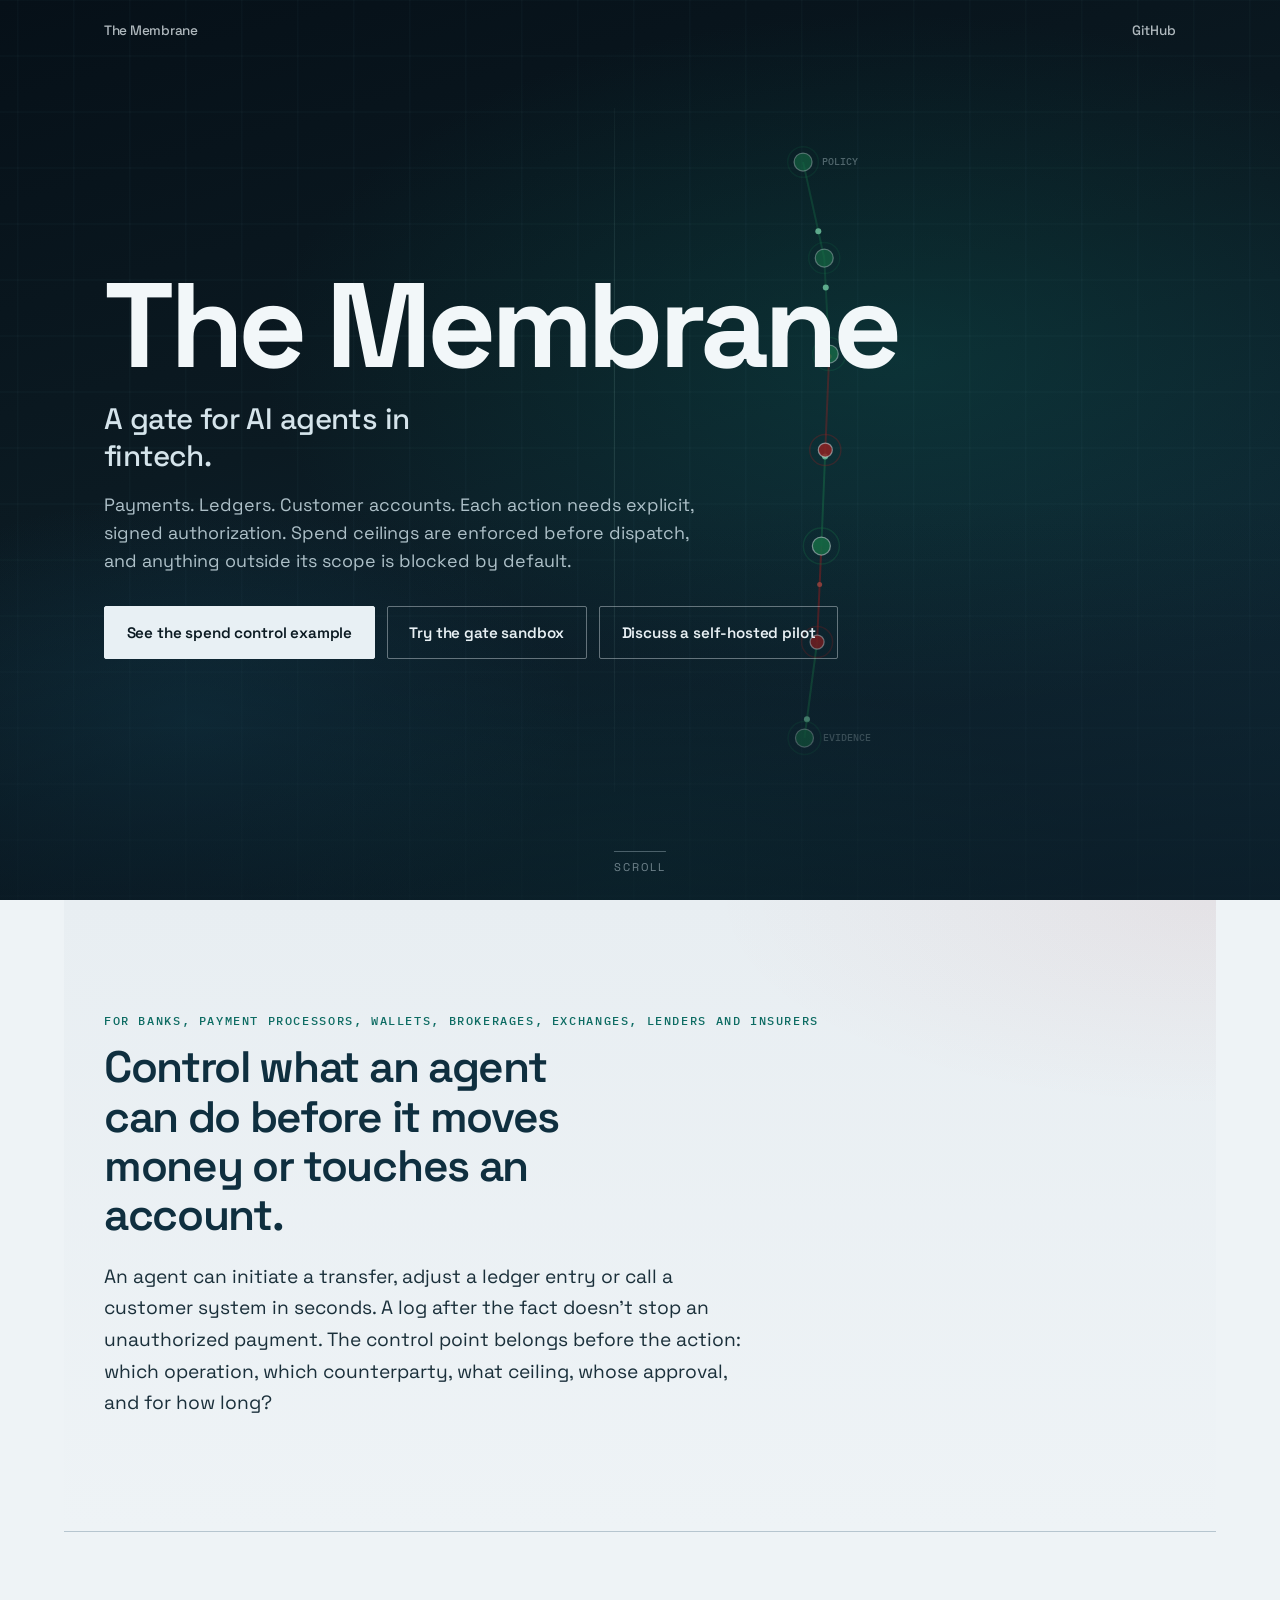
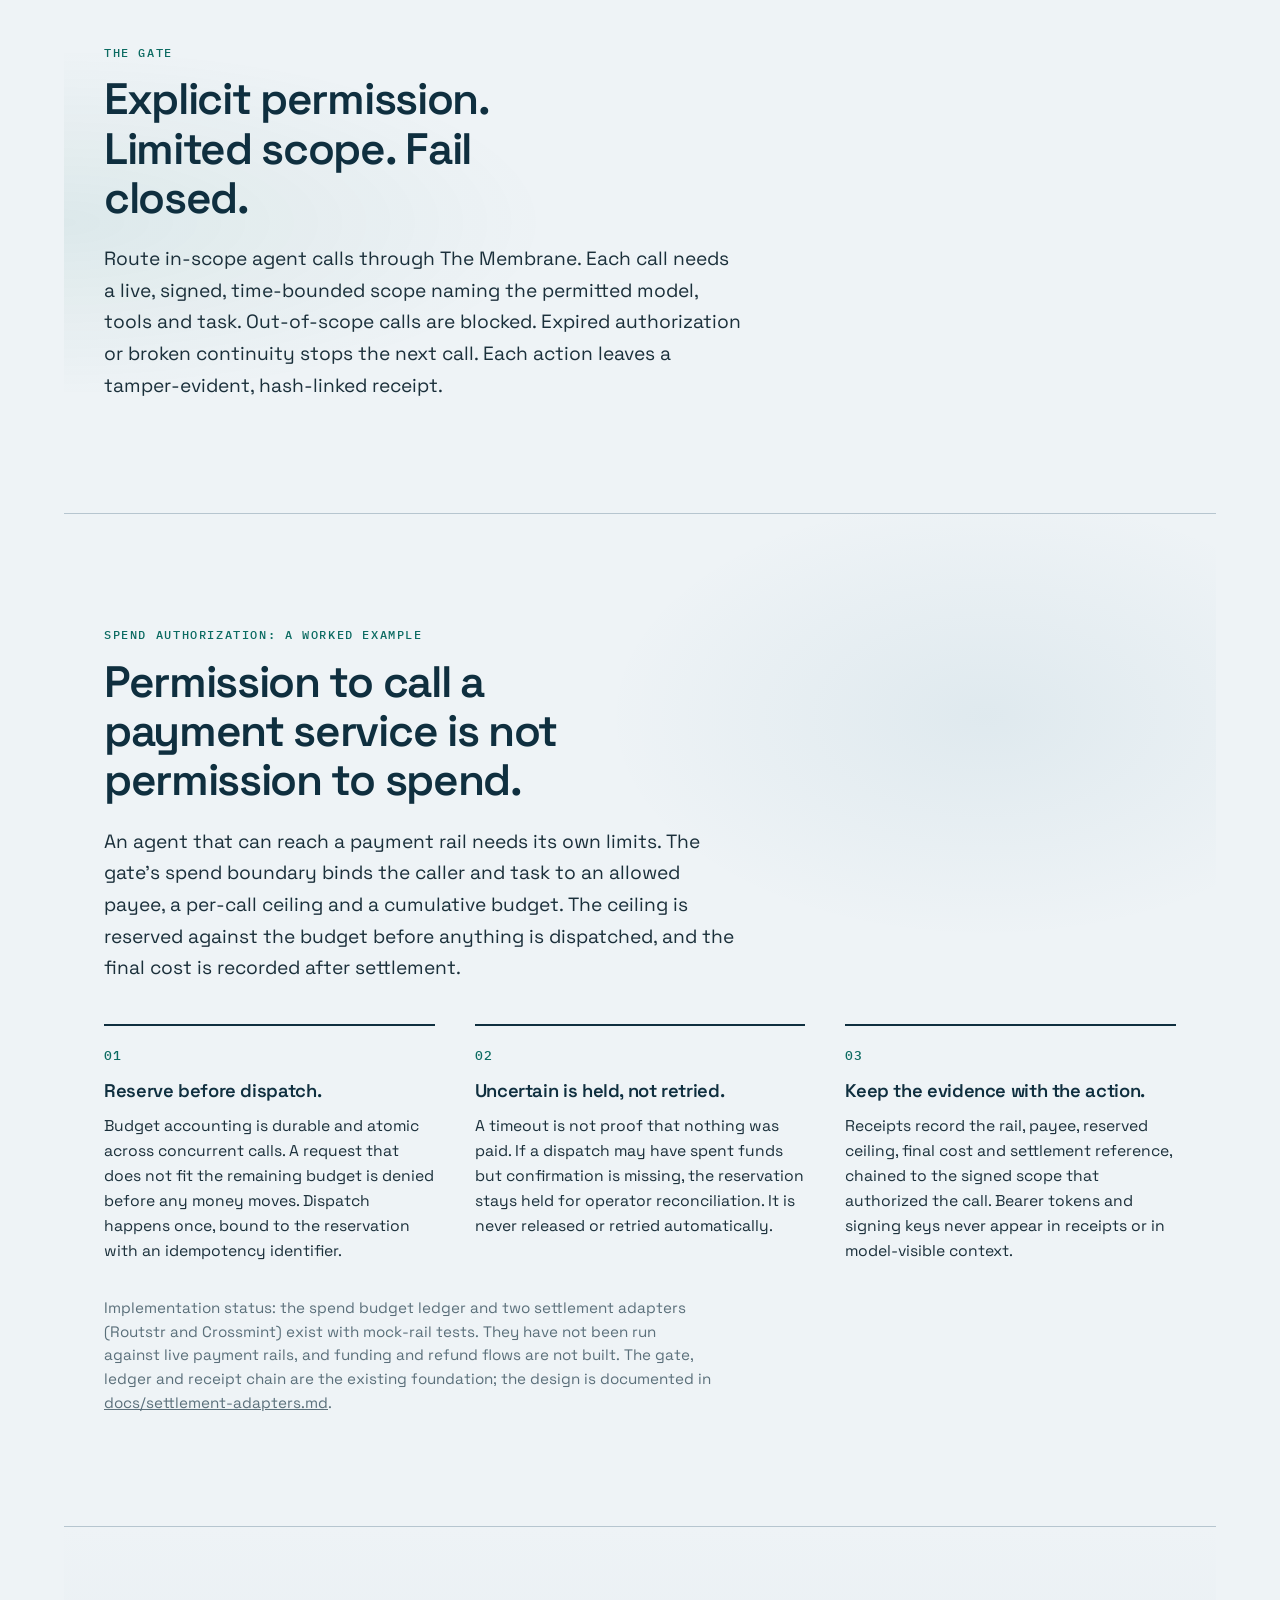
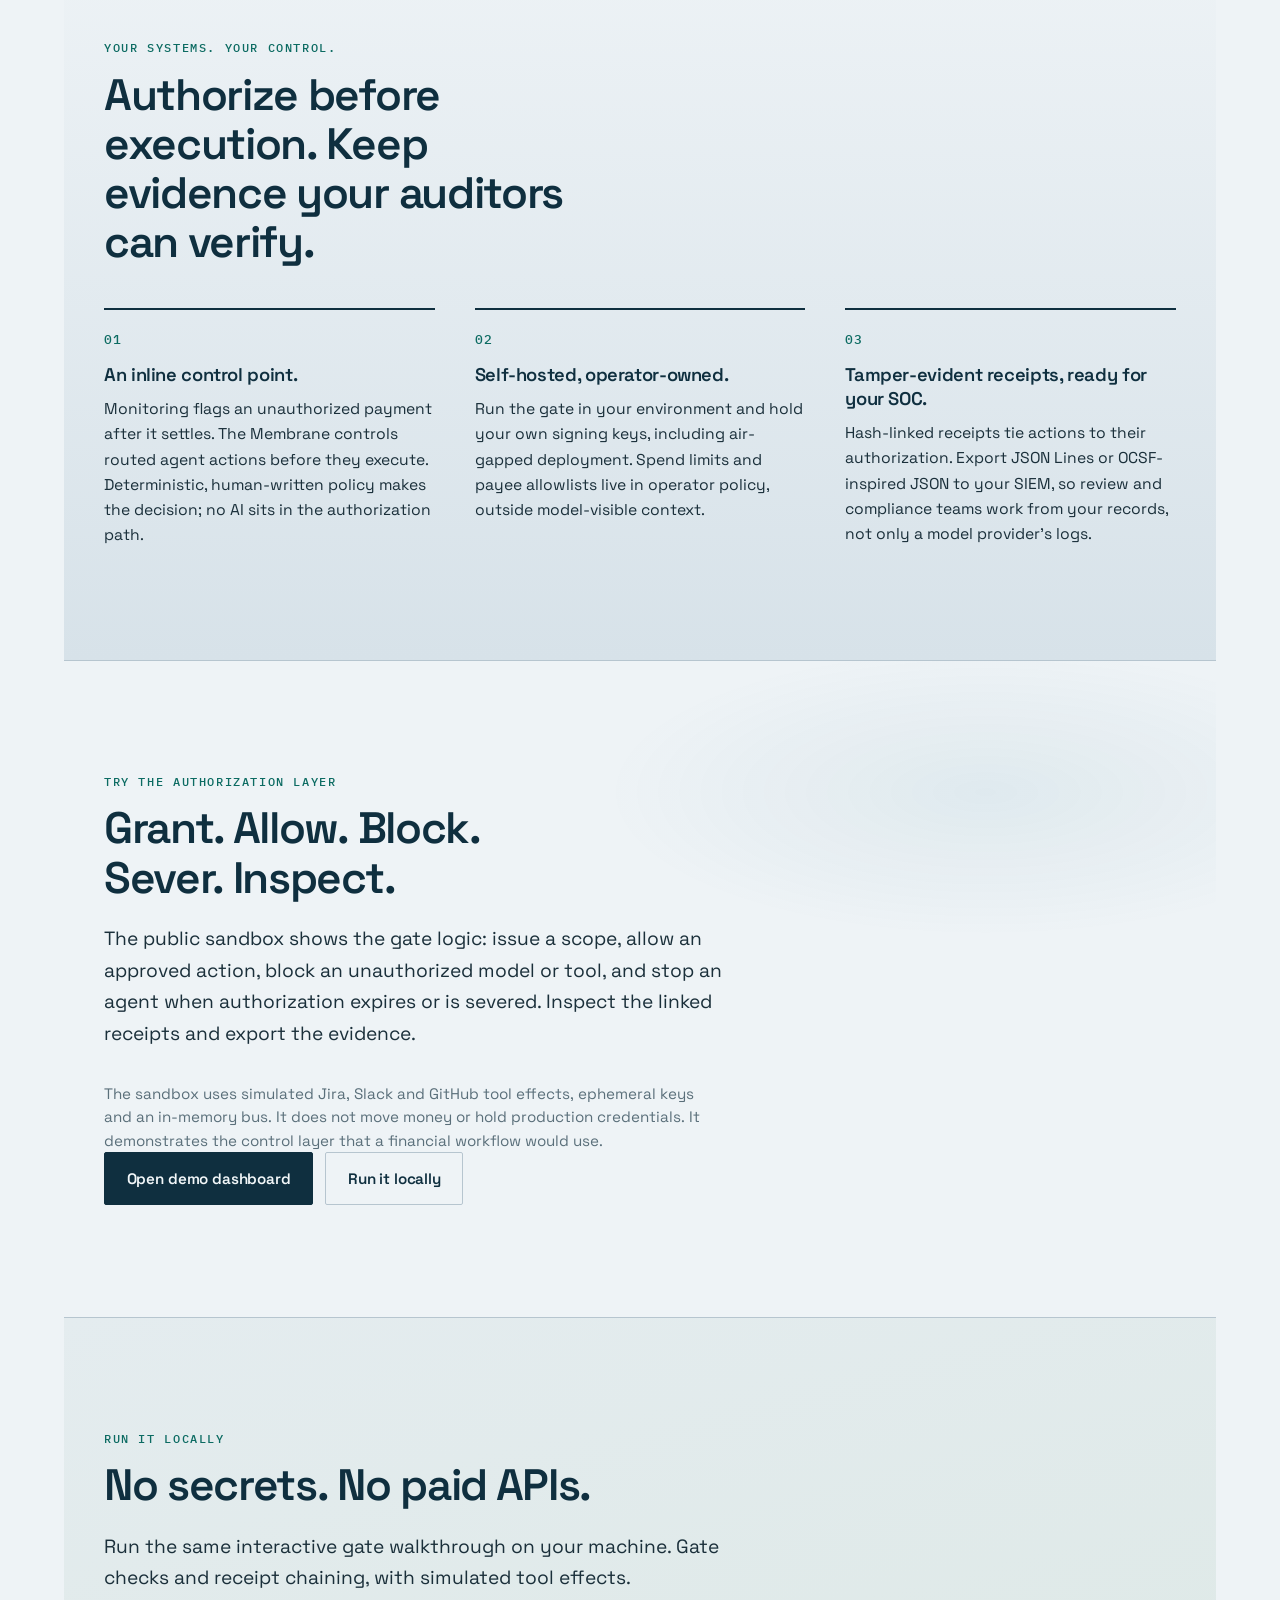
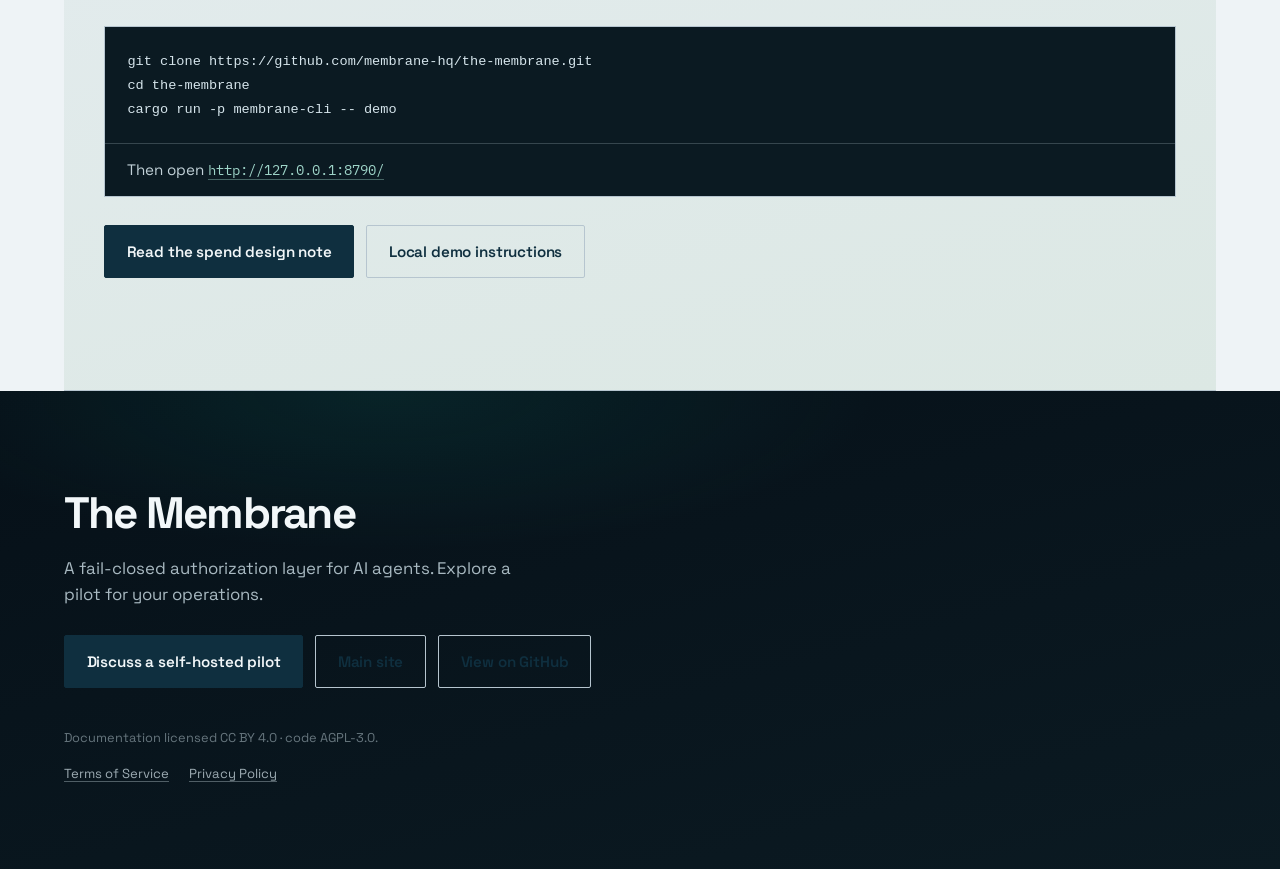
==== for-fintech/index.html @ 529bed75 "Rename to /for-fintech and broaden audience beyond banks" ====
<!DOCTYPE html>
<html lang="en">
<head>
  <meta charset="utf-8" />
  <meta name="viewport" content="width=device-width, initial-scale=1" />
  <title>The Membrane - Authorization for AI agents in fintech and financial operations</title>
  <meta name="description" content="A fail-closed gate for AI agents handling payments, trading, lending and account operations. Signed authorization before each action, spend ceilings enforced before dispatch, tamper-evident receipts after it." />
  <meta name="theme-color" content="#0b1a22" />
  <meta property="og:type" content="website" />
  <meta property="og:title" content="The Membrane - A gate for AI agents in fintech" />
  <meta property="og:description" content="Payments. Ledgers. Customer accounts. Gate each operation with signed authorization, enforce spend ceilings before dispatch, and fail closed on anything out of scope." />
  <meta property="og:image" content="https://membrane.dojopop.live/assets/og.svg" />
  <meta name="twitter:card" content="summary_large_image" />
  <link rel="icon" href="/assets/favicon.svg" type="image/svg+xml" />
  <link rel="preconnect" href="https://fonts.googleapis.com" />
  <link rel="preconnect" href="https://fonts.gstatic.com" crossorigin />
  <link href="https://fonts.googleapis.com/css2?family=Space+Grotesk:wght@400;500;600;700&family=IBM+Plex+Mono:wght@400;500;600&display=swap" rel="stylesheet" />
  <link rel="stylesheet" href="/styles.css" />
</head>
<body>
  <a class="skip" href="#problem">Skip to content</a>
  <header class="hero" id="top">
    <canvas class="gate-canvas" aria-hidden="true"></canvas>
    <div class="hero-atmosphere" aria-hidden="true"></div>
    <nav class="topbar">
      <a class="wordmark-sm topbar-link" href="/">The Membrane</a>
      <a class="topbar-link" href="https://github.com/membrane-hq/the-membrane" rel="noopener" target="_blank">GitHub</a>
    </nav>
    <div class="hero-inner">
      <h1 class="brand">The Membrane</h1>
      <p class="headline">A gate for AI agents in fintech.</p>
      <p class="subhead">Payments. Ledgers. Customer accounts. Each action needs explicit, signed authorization. Spend ceilings are enforced before dispatch, and anything outside its scope is blocked by default.</p>
      <div class="cta-group">
        <a class="btn btn-primary" href="#spend-control">See the spend control example</a>
        <a class="btn btn-ghost" href="https://membrane-demo.dojopop.live/" rel="noopener" target="_blank">Try the gate sandbox</a>
        <a class="btn btn-ghost" href="https://github.com/membrane-hq/the-membrane/issues/new?template=pilot-request.yml" rel="noopener" target="_blank">Discuss a self-hosted pilot</a>
      </div>
    </div>
    <div class="scroll-cue" aria-hidden="true"><span>Scroll</span></div>
  </header>
  <main>
    <section class="section section-problem reveal" id="problem">
      <p class="eyebrow">For banks, payment processors, wallets, brokerages, exchanges, lenders and insurers</p>
      <h2 class="section-title">Control what an agent can do before it moves money or touches an account.</h2>
      <p class="lede">An agent can initiate a transfer, adjust a ledger entry or call a customer system in seconds. A log after the fact doesn't stop an unauthorized payment. The control point belongs before the action: which operation, which counterparty, what ceiling, whose approval, and for how long?</p>
    </section>
    <section class="section section-solution reveal" id="solution">
      <p class="eyebrow">The gate</p>
      <h2 class="section-title">Explicit permission. Limited scope. Fail closed.</h2>
      <p class="lede">Route in-scope agent calls through The Membrane. Each call needs a live, signed, time-bounded scope naming the permitted model, tools and task. Out-of-scope calls are blocked. Expired authorization or broken continuity stops the next call. Each action leaves a tamper-evident, hash-linked receipt.</p>
    </section>
    <section class="section section-demo reveal" id="spend-control">
      <p class="eyebrow">Spend authorization: a worked example</p>
      <h2 class="section-title">Permission to call a payment service is not permission to spend.</h2>
      <p class="lede">An agent that can reach a payment rail needs its own limits. The gate's spend boundary binds the caller and task to an allowed payee, a per-call ceiling and a cumulative budget. The ceiling is reserved against the budget before anything is dispatched, and the final cost is recorded after settlement.</p>
      <div class="diff-grid">
        <div class="diff-item">
          <span class="diff-num">01</span>
          <h3>Reserve before dispatch.</h3>
          <p>Budget accounting is durable and atomic across concurrent calls. A request that does not fit the remaining budget is denied before any money moves. Dispatch happens once, bound to the reservation with an idempotency identifier.</p>
        </div>
        <div class="diff-item">
          <span class="diff-num">02</span>
          <h3>Uncertain is held, not retried.</h3>
          <p>A timeout is not proof that nothing was paid. If a dispatch may have spent funds but confirmation is missing, the reservation stays held for operator reconciliation. It is never released or retried automatically.</p>
        </div>
        <div class="diff-item">
          <span class="diff-num">03</span>
          <h3>Keep the evidence with the action.</h3>
          <p>Receipts record the rail, payee, reserved ceiling, final cost and settlement reference, chained to the signed scope that authorized the call. Bearer tokens and signing keys never appear in receipts or in model-visible context.</p>
        </div>
      </div>
      <p class="demo-note">Implementation status: the spend budget ledger and two settlement adapters (Routstr and Crossmint) exist with mock-rail tests. They have not been run against live payment rails, and funding and refund flows are not built. The gate, ledger and receipt chain are the existing foundation; the design is documented in <a href="https://github.com/membrane-hq/the-membrane/blob/main/docs/settlement-adapters.md" rel="noopener" target="_blank">docs/settlement-adapters.md</a>.</p>
    </section>
    <section class="section section-diff reveal" id="how">
      <p class="eyebrow">Your systems. Your control.</p>
      <h2 class="section-title">Authorize before execution. Keep evidence your auditors can verify.</h2>
      <div class="diff-grid">
        <div class="diff-item">
          <span class="diff-num">01</span>
          <h3>An inline control point.</h3>
          <p>Monitoring flags an unauthorized payment after it settles. The Membrane controls routed agent actions before they execute. Deterministic, human-written policy makes the decision; no AI sits in the authorization path.</p>
        </div>
        <div class="diff-item">
          <span class="diff-num">02</span>
          <h3>Self-hosted, operator-owned.</h3>
          <p>Run the gate in your environment and hold your own signing keys, including air-gapped deployment. Spend limits and payee allowlists live in operator policy, outside model-visible context.</p>
        </div>
        <div class="diff-item">
          <span class="diff-num">03</span>
          <h3>Tamper-evident receipts, ready for your SOC.</h3>
          <p>Hash-linked receipts tie actions to their authorization. Export JSON Lines or OCSF-inspired JSON to your SIEM, so review and compliance teams work from your records, not only a model provider's logs.</p>
        </div>
      </div>
    </section>
    <section class="section section-demo reveal" id="demo">
      <p class="eyebrow">Try the authorization layer</p>
      <h2 class="section-title">Grant. Allow. Block. Sever. Inspect.</h2>
      <p class="lede">The public sandbox shows the gate logic: issue a scope, allow an approved action, block an unauthorized model or tool, and stop an agent when authorization expires or is severed. Inspect the linked receipts and export the evidence.</p>
      <p class="demo-note">The sandbox uses simulated Jira, Slack and GitHub tool effects, ephemeral keys and an in-memory bus. It does not move money or hold production credentials. It demonstrates the control layer that a financial workflow would use.</p>
      <div class="cta-group">
        <a class="btn btn-primary" href="https://membrane-demo.dojopop.live/" rel="noopener" target="_blank">Open demo dashboard</a>
        <a class="btn btn-ghost" href="#run">Run it locally</a>
      </div>
    </section>
    <section class="section section-run reveal" id="run">
      <p class="eyebrow">Run it locally</p>
      <h2 class="section-title">No secrets. No paid APIs.</h2>
      <p class="lede">Run the same interactive gate walkthrough on your machine. Gate checks and receipt chaining, with simulated tool effects.</p>
      <div class="run-panel">
        <div class="run-steps">
          <pre class="code"><code>git clone https://github.com/membrane-hq/the-membrane.git
cd the-membrane
cargo run -p membrane-cli -- demo</code></pre>
          <p class="run-open">Then open <a class="mono" href="http://127.0.0.1:8790/">http://127.0.0.1:8790/</a></p>
        </div>
      </div>
      <div class="cta-group">
        <a class="btn btn-primary" href="https://github.com/membrane-hq/the-membrane/blob/main/docs/settlement-adapters.md" rel="noopener" target="_blank">Read the spend design note</a>
        <a class="btn btn-ghost" href="https://github.com/membrane-hq/the-membrane#local-demo-dashboard" rel="noopener" target="_blank">Local demo instructions</a>
      </div>
    </section>
  </main>
  <footer class="footer">
    <div class="footer-inner">
      <p class="footer-brand">The Membrane</p>
      <p class="footer-tag">A fail-closed authorization layer for AI agents. Explore a pilot for your operations.</p>
      <div class="cta-group">
        <a class="btn btn-primary" href="https://github.com/membrane-hq/the-membrane/issues/new?template=pilot-request.yml" rel="noopener" target="_blank">Discuss a self-hosted pilot</a>
        <a class="btn btn-ghost" href="/">Main site</a>
        <a class="btn btn-ghost" href="https://github.com/membrane-hq/the-membrane" rel="noopener" target="_blank">View on GitHub</a>
      </div>
      <p class="footer-meta">Documentation licensed CC BY 4.0 · code AGPL-3.0.</p>
      <nav class="footer-legal" aria-label="Legal">
        <a href="/terms/">Terms of Service</a>
        <a href="/privacy/">Privacy Policy</a>
      </nav>
    </div>
  </footer>
  <script src="/app.js"></script>
</body>
</html>
---- styles.css ----
/* The Membrane landing — intentional, fail-closed aesthetic */

:root {
  --ink: #0b1a22;
  --ink-soft: #1a2f3a;
  --muted: #5a6f7a;
  --paper: #eef3f6;
  --paper-deep: #d7e2e9;
  --line: #b6c5cf;
  --navy: #0f2f3f;
  --teal: #0c6b62;
  --teal-deep: #084f49;
  --allow: #1a7a4c;
  --block: #a32020;
  --focus: #1c6b8a;
  --font-display: "Space Grotesk", "Avenir Next", "Segoe UI", sans-serif;
  --font-mono: "IBM Plex Mono", ui-monospace, "SFMono-Regular", Menlo, monospace;
  --ease: cubic-bezier(0.22, 1, 0.36, 1);
  --max: 72rem;
}

*,
*::before,
*::after {
  box-sizing: border-box;
}

html {
  scroll-behavior: smooth;
}

@media (prefers-reduced-motion: reduce) {
  html { scroll-behavior: auto; }
  *, *::before, *::after {
    animation-duration: 0.01ms !important;
    animation-iteration-count: 1 !important;
    transition-duration: 0.01ms !important;
  }
}

body {
  margin: 0;
  color: var(--ink);
  font-family: var(--font-display);
  font-weight: 400;
  line-height: 1.55;
  background: var(--paper);
  -webkit-font-smoothing: antialiased;
  text-rendering: optimizeLegibility;
}

img, svg { display: block; max-width: 100%; }
a { color: inherit; }
.mono { font-family: var(--font-mono); font-size: 0.92em; }

.skip {
  position: absolute;
  left: -9999px;
  top: 0;
  background: var(--navy);
  color: #fff;
  padding: 0.5rem 1rem;
  z-index: 100;
}
.skip:focus { left: 1rem; top: 1rem; }

/* ---------- HERO ---------- */

.hero {
  position: relative;
  min-height: 100svh;
  display: flex;
  flex-direction: column;
  overflow: hidden;
  color: #e8f0f4;
  background:
    radial-gradient(ellipse 90% 70% at 70% 40%, rgba(12, 107, 98, 0.28) 0%, transparent 55%),
    radial-gradient(ellipse 60% 50% at 15% 80%, rgba(28, 107, 138, 0.22) 0%, transparent 50%),
    linear-gradient(165deg, #061018 0%, #0b1a22 42%, #123040 100%);
}

.gate-canvas {
  position: absolute;
  inset: 0;
  width: 100%;
  height: 100%;
  pointer-events: none;
  opacity: 0.85;
}

.hero-atmosphere {
  position: absolute;
  inset: 0;
  pointer-events: none;
  background:
    linear-gradient(180deg, transparent 55%, rgba(6, 16, 24, 0.55) 100%),
    radial-gradient(ellipse 50% 40% at 50% 100%, rgba(12, 107, 98, 0.15), transparent 70%);
}

.topbar {
  position: relative;
  z-index: 2;
  display: flex;
  align-items: center;
  justify-content: space-between;
  padding: 1.25rem clamp(1.25rem, 4vw, 2.5rem);
  max-width: var(--max);
  width: 100%;
  margin: 0 auto;
}

.wordmark-sm {
  font-weight: 600;
  letter-spacing: -0.02em;
  font-size: 0.95rem;
  opacity: 0.85;
}

.topbar-link {
  font-size: 0.85rem;
  font-weight: 500;
  text-decoration: none;
  opacity: 0.75;
  border-bottom: 1px solid transparent;
  transition: opacity 0.25s var(--ease), border-color 0.25s var(--ease);
}
.topbar-link:hover,
.topbar-link:focus-visible {
  opacity: 1;
  border-color: rgba(232, 240, 244, 0.45);
  outline: none;
}

.hero-inner {
  position: relative;
  z-index: 2;
  flex: 1;
  display: flex;
  flex-direction: column;
  justify-content: center;
  max-width: var(--max);
  width: 100%;
  margin: 0 auto;
  padding: 2rem clamp(1.25rem, 4vw, 2.5rem) 4rem;
}

.brand {
  margin: 0 0 1.25rem;
  font-size: clamp(3.4rem, 11vw, 7.5rem);
  font-weight: 700;
  letter-spacing: -0.045em;
  line-height: 0.92;
  color: #f2f7f9;
  animation: rise-in 0.9s var(--ease) both;
}

.headline {
  margin: 0 0 1rem;
  max-width: 22ch;
  font-size: clamp(1.35rem, 2.6vw, 1.85rem);
  font-weight: 500;
  letter-spacing: -0.02em;
  line-height: 1.25;
  color: #d5e4eb;
  animation: rise-in 0.9s var(--ease) 0.12s both;
}

.subhead {
  margin: 0 0 2rem;
  max-width: 38rem;
  font-size: clamp(1rem, 1.5vw, 1.12rem);
  font-weight: 400;
  color: rgba(196, 214, 222, 0.88);
  animation: rise-in 0.9s var(--ease) 0.22s both;
}

.cta-group {
  display: flex;
  flex-wrap: wrap;
  gap: 0.75rem;
  animation: rise-in 0.9s var(--ease) 0.32s both;
}

.btn {
  display: inline-flex;
  align-items: center;
  justify-content: center;
  gap: 0.4rem;
  padding: 0.85rem 1.35rem;
  font-family: inherit;
  font-size: 0.95rem;
  font-weight: 600;
  letter-spacing: -0.01em;
  text-decoration: none;
  border: 1px solid transparent;
  border-radius: 2px;
  transition: background 0.25s var(--ease), color 0.25s var(--ease), border-color 0.25s var(--ease), transform 0.25s var(--ease);
}
.btn:focus-visible {
  outline: 2px solid var(--focus);
  outline-offset: 3px;
}
.btn:hover { transform: translateY(-1px); }

.btn-primary {
  background: #e8f0f4;
  color: var(--ink);
  border-color: #e8f0f4;
}
.btn-primary:hover { background: #fff; border-color: #fff; }

.btn-ghost {
  background: transparent;
  color: #e8f0f4;
  border-color: rgba(232, 240, 244, 0.4);
}
.btn-ghost:hover {
  border-color: #e8f0f4;
  background: rgba(232, 240, 244, 0.06);
}

/* Light-section button variants */
.section .btn-primary,
.footer .btn-primary {
  background: var(--navy);
  color: #f2f7f9;
  border-color: var(--navy);
}
.section .btn-primary:hover,
.footer .btn-primary:hover {
  background: var(--ink);
  border-color: var(--ink);
}
.section .btn-ghost,
.footer .btn-ghost {
  color: var(--navy);
  border-color: var(--line);
}
.section .btn-ghost:hover,
.footer .btn-ghost:hover {
  border-color: var(--navy);
  background: rgba(15, 47, 63, 0.04);
}

.scroll-cue {
  position: absolute;
  bottom: 1.5rem;
  left: 50%;
  transform: translateX(-50%);
  z-index: 2;
  font-size: 0.7rem;
  letter-spacing: 0.18em;
  text-transform: uppercase;
  color: rgba(196, 214, 222, 0.55);
  animation: cue-pulse 2.4s var(--ease) infinite;
}
.scroll-cue span {
  display: block;
  padding-top: 0.4rem;
  border-top: 1px solid rgba(196, 214, 222, 0.35);
}

@keyframes rise-in {
  from { opacity: 0; transform: translateY(18px); }
  to { opacity: 1; transform: translateY(0); }
}

@keyframes cue-pulse {
  0%, 100% { opacity: 0.45; transform: translateX(-50%) translateY(0); }
  50% { opacity: 0.85; transform: translateX(-50%) translateY(4px); }
}

/* ---------- SECTIONS ---------- */

.section {
  max-width: var(--max);
  margin: 0 auto;
  padding: clamp(4rem, 10vw, 7rem) clamp(1.25rem, 4vw, 2.5rem);
  border-bottom: 1px solid var(--line);
}

.eyebrow {
  margin: 0 0 0.85rem;
  font-family: var(--font-mono);
  font-size: 0.72rem;
  font-weight: 500;
  letter-spacing: 0.14em;
  text-transform: uppercase;
  color: var(--teal);
}

.section-title {
  margin: 0 0 1.25rem;
  max-width: 18ch;
  font-size: clamp(1.85rem, 4vw, 2.75rem);
  font-weight: 600;
  letter-spacing: -0.03em;
  line-height: 1.12;
  color: var(--navy);
}

.lede {
  margin: 0;
  max-width: 40rem;
  font-size: clamp(1.05rem, 1.6vw, 1.2rem);
  color: var(--ink-soft);
  line-height: 1.65;
}

/* Soft atmospheric washes between sections — not flat */
.section-problem {
  background:
    radial-gradient(ellipse 80% 60% at 100% 0%, rgba(163, 32, 32, 0.06), transparent 55%),
    linear-gradient(180deg, #e8eef2 0%, var(--paper) 100%);
}
.section-solution {
  background:
    radial-gradient(ellipse 70% 50% at 0% 50%, rgba(12, 107, 98, 0.08), transparent 60%),
    var(--paper);
}
.section-audience {
  background:
    radial-gradient(ellipse 55% 45% at 50% 0%, rgba(12, 107, 98, 0.07), transparent 60%),
    var(--paper);
}

.section-diff {
  background:
    linear-gradient(180deg, var(--paper) 0%, var(--paper-deep) 100%);
}
.section-demo {
  background:
    radial-gradient(ellipse 60% 40% at 80% 20%, rgba(28, 107, 138, 0.07), transparent 55%),
    var(--paper);
}
.section-run {
  background:
    linear-gradient(165deg, #e4ecef 0%, #dce8e4 100%);
}

/* ---------- DIFFERENTIATORS ---------- */

.diff-grid {
  display: grid;
  grid-template-columns: repeat(3, minmax(0, 1fr));
  gap: clamp(1.5rem, 4vw, 2.5rem);
  margin-top: 2.5rem;
}

.diff-item {
  padding-top: 1.25rem;
  border-top: 2px solid var(--navy);
}

.diff-num {
  display: block;
  margin-bottom: 0.85rem;
  font-family: var(--font-mono);
  font-size: 0.8rem;
  font-weight: 500;
  letter-spacing: 0.08em;
  color: var(--teal);
}

.diff-item h3 {
  margin: 0 0 0.65rem;
  font-size: 1.15rem;
  font-weight: 600;
  letter-spacing: -0.02em;
  line-height: 1.3;
  color: var(--navy);
}

.diff-item p {
  margin: 0;
  font-size: 0.98rem;
  color: var(--ink-soft);
  line-height: 1.6;
}

@media (max-width: 820px) {
  .diff-grid { grid-template-columns: 1fr; gap: 2rem; }
}

/* ---------- DEMO CHAIN ---------- */

.demo-chain {
  list-style: none;
  margin: 2.5rem 0 0;
  padding: 0;
  display: grid;
  gap: 0;
  position: relative;
}

.demo-chain::before {
  content: "";
  position: absolute;
  left: 0.55rem;
  top: 0.4rem;
  bottom: 0.4rem;
  width: 2px;
  background: linear-gradient(
    180deg,
    var(--allow) 0%,
    var(--allow) 30%,
    var(--block) 30%,
    var(--block) 55%,
    var(--navy) 55%,
    var(--navy) 100%
  );
  opacity: 0.55;
}

.step {
  display: grid;
  grid-template-columns: 1.25rem 1fr;
  gap: 1.1rem;
  padding: 1.15rem 0 1.15rem 0;
  position: relative;
}

.step-state {
  width: 1.15rem;
  height: 1.15rem;
  margin-top: 0.2rem;
  border: 2px solid var(--navy);
  background: var(--paper);
  position: relative;
  z-index: 1;
}

.step-allow .step-state {
  border-color: var(--allow);
  background: var(--allow);
}
.step-block .step-state {
  border-color: var(--block);
  background: var(--block);
}
.step-neutral .step-state {
  border-color: var(--navy);
  background: transparent;
}

.step-body h3 {
  margin: 0 0 0.35rem;
  font-size: 1.1rem;
  font-weight: 600;
  letter-spacing: -0.015em;
  color: var(--navy);
}

.step-body p {
  margin: 0;
  max-width: 40rem;
  font-size: 0.98rem;
  color: var(--ink-soft);
  line-height: 1.6;
}

.demo-note {
  margin: 2rem 0 0;
  max-width: 38rem;
  font-size: 0.95rem;
  color: var(--muted);
}

/* ---------- RUN PANEL ---------- */

.run-panel {
  margin: 2rem 0 1.75rem;
  border: 1px solid var(--line);
  background: var(--ink);
  color: #d5e4eb;
  overflow: hidden;
}

.code {
  margin: 0;
  padding: 1.35rem 1.4rem;
  font-family: var(--font-mono);
  font-size: 0.85rem;
  line-height: 1.7;
  overflow-x: auto;
  white-space: pre;
}

.c-dim { color: rgba(196, 214, 222, 0.45); }

.run-open {
  margin: 0;
  padding: 0.9rem 1.4rem;
  border-top: 1px solid rgba(182, 197, 207, 0.25);
  font-size: 0.95rem;
  color: rgba(213, 228, 235, 0.9);
}

.run-open a {
  color: #9ed4c8;
  text-decoration: none;
  border-bottom: 1px solid rgba(158, 212, 200, 0.4);
}
.run-open a:hover { border-bottom-color: #9ed4c8; }

/* ---------- FOOTER ---------- */

.footer {
  background:
    radial-gradient(ellipse 70% 60% at 30% 0%, rgba(12, 107, 98, 0.2), transparent 55%),
    linear-gradient(165deg, #061018 0%, #0b1a22 100%);
  color: #d5e4eb;
  padding: clamp(3.5rem, 8vw, 5.5rem) clamp(1.25rem, 4vw, 2.5rem);
}

.footer-inner {
  max-width: var(--max);
  margin: 0 auto;
}

.footer-brand {
  margin: 0 0 0.5rem;
  font-size: clamp(2rem, 4vw, 2.75rem);
  font-weight: 700;
  letter-spacing: -0.04em;
  color: #f2f7f9;
}

.footer-tag {
  margin: 0 0 1.75rem;
  max-width: 28rem;
  font-size: 1.05rem;
  color: rgba(196, 214, 222, 0.85);
}

.footer-meta {
  margin: 2.5rem 0 0;
  font-size: 0.8rem;
  color: rgba(196, 214, 222, 0.5);
  max-width: 36rem;
}

.footer-legal {
  display: flex;
  flex-wrap: wrap;
  gap: 0.75rem 1.25rem;
  margin-top: 1rem;
  font-size: 0.82rem;
  color: rgba(213, 228, 235, 0.72);
}

.footer-legal a {
  text-underline-offset: 0.2em;
  text-decoration-color: rgba(213, 228, 235, 0.35);
}

.footer-legal a:hover,
.footer-legal a:focus-visible {
  color: #f2f7f9;
  text-decoration-color: currentColor;
}

/* ---------- LEGAL PAGES ---------- */

.legal-page {
  min-height: 100svh;
  background:
    radial-gradient(ellipse 70% 35% at 80% 0%, rgba(12, 107, 98, 0.1), transparent 60%),
    var(--paper);
}

.legal-header {
  color: #e8f0f4;
  background:
    radial-gradient(ellipse 70% 100% at 75% 20%, rgba(12, 107, 98, 0.25), transparent 58%),
    linear-gradient(165deg, #061018 0%, #0b1a22 60%, #123040 100%);
}

.legal-header .topbar {
  min-height: 4.5rem;
}

.wordmark-link {
  color: inherit;
  text-decoration: none;
}

.legal-nav {
  display: flex;
  align-items: center;
  gap: clamp(0.8rem, 3vw, 1.5rem);
}

.legal-hero {
  max-width: var(--max);
  margin: 0 auto;
  padding: clamp(3.5rem, 9vw, 6.5rem) clamp(1.25rem, 4vw, 2.5rem);
}

.legal-hero h1 {
  margin: 0 0 0.85rem;
  font-size: clamp(2.5rem, 7vw, 4.75rem);
  font-weight: 700;
  letter-spacing: -0.045em;
  line-height: 1;
  color: #f2f7f9;
}

.legal-effective {
  margin: 0;
  font-family: var(--font-mono);
  font-size: 0.78rem;
  letter-spacing: 0.08em;
  text-transform: uppercase;
  color: rgba(196, 214, 222, 0.72);
}

.legal-main {
  width: min(100%, 52rem);
  margin: 0 auto;
  padding: clamp(3rem, 8vw, 5rem) clamp(1.25rem, 4vw, 2.5rem);
}

.legal-intro {
  margin: 0 0 3rem;
  padding-bottom: 2rem;
  border-bottom: 1px solid var(--line);
  font-size: clamp(1.08rem, 2vw, 1.25rem);
  line-height: 1.7;
  color: var(--ink-soft);
}

.legal-section {
  margin-top: 2.75rem;
}

.legal-section h2 {
  margin: 0 0 0.8rem;
  font-size: clamp(1.35rem, 3vw, 1.75rem);
  font-weight: 600;
  letter-spacing: -0.025em;
  line-height: 1.2;
  color: var(--navy);
}

.legal-section p,
.legal-section li {
  color: var(--ink-soft);
}

.legal-section p {
  margin: 0.75rem 0 0;
}

.legal-section ul {
  margin: 0.8rem 0 0;
  padding-left: 1.25rem;
}

.legal-section li + li {
  margin-top: 0.55rem;
}

.legal-section a,
.legal-crosslink a {
  color: var(--teal-deep);
  text-underline-offset: 0.18em;
  text-decoration-thickness: 1px;
}

.legal-crosslink {
  margin: 3.5rem 0 0;
  padding: 1.25rem 1.4rem;
  border-left: 3px solid var(--teal);
  background: rgba(12, 107, 98, 0.06);
  color: var(--ink-soft);
}

.legal-footer {
  padding-top: 2.5rem;
  padding-bottom: 2.5rem;
}

.legal-footer .footer-inner {
  display: flex;
  align-items: center;
  justify-content: space-between;
  gap: 1.5rem;
}

.legal-footer .footer-brand {
  margin: 0;
  font-size: 1.15rem;
}

.legal-footer .footer-legal {
  margin: 0;
}

@media (max-width: 620px) {
  .legal-header .topbar {
    align-items: flex-start;
  }

  .legal-nav {
    align-items: flex-end;
    flex-direction: column;
    gap: 0.35rem;
  }

  .legal-footer .footer-inner {
    align-items: flex-start;
    flex-direction: column;
  }
}

/* ---------- REVEAL ON SCROLL ---------- */

.reveal {
  opacity: 0;
  transform: translateY(22px);
  transition: opacity 0.7s var(--ease), transform 0.7s var(--ease);
}
.reveal.is-visible {
  opacity: 1;
  transform: translateY(0);
}

@media (prefers-reduced-motion: reduce) {
  .reveal { opacity: 1; transform: none; transition: none; }
  .brand, .headline, .subhead, .cta-group { animation: none; }
  .scroll-cue { animation: none; }
}
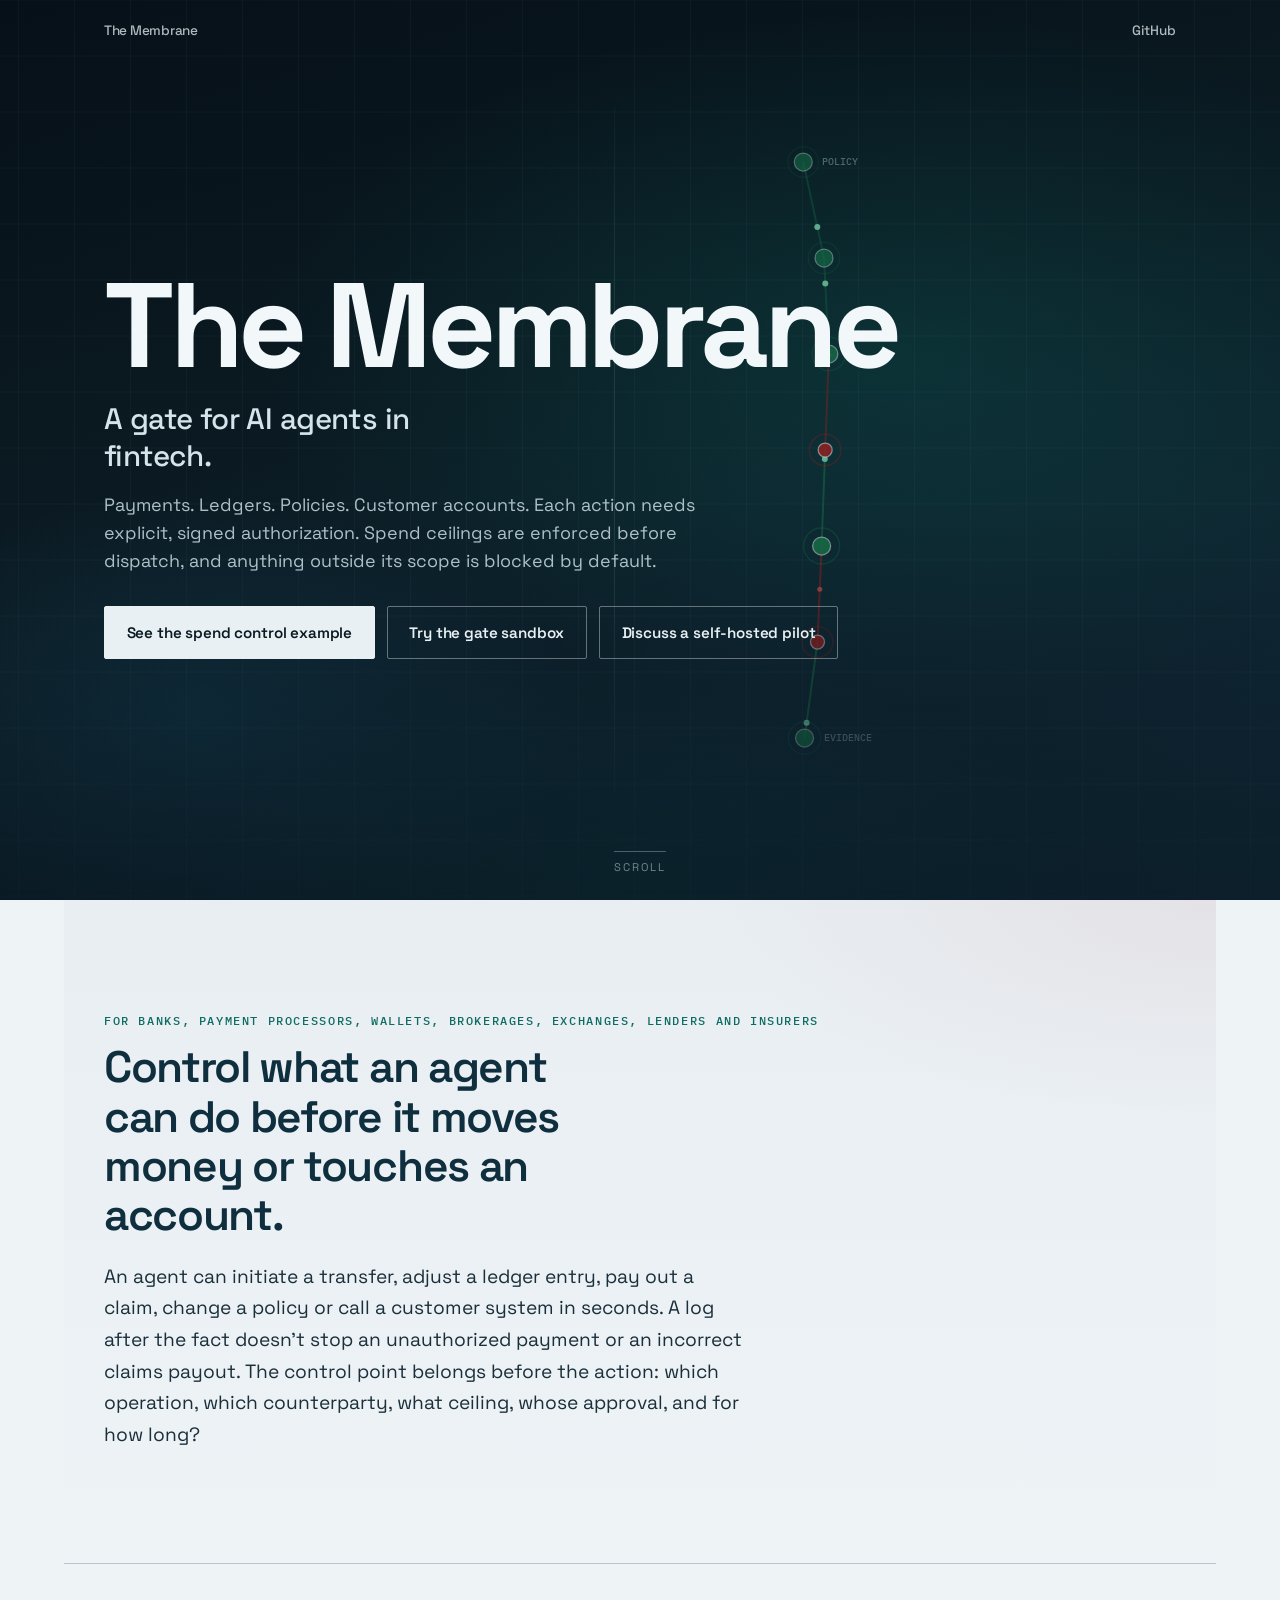
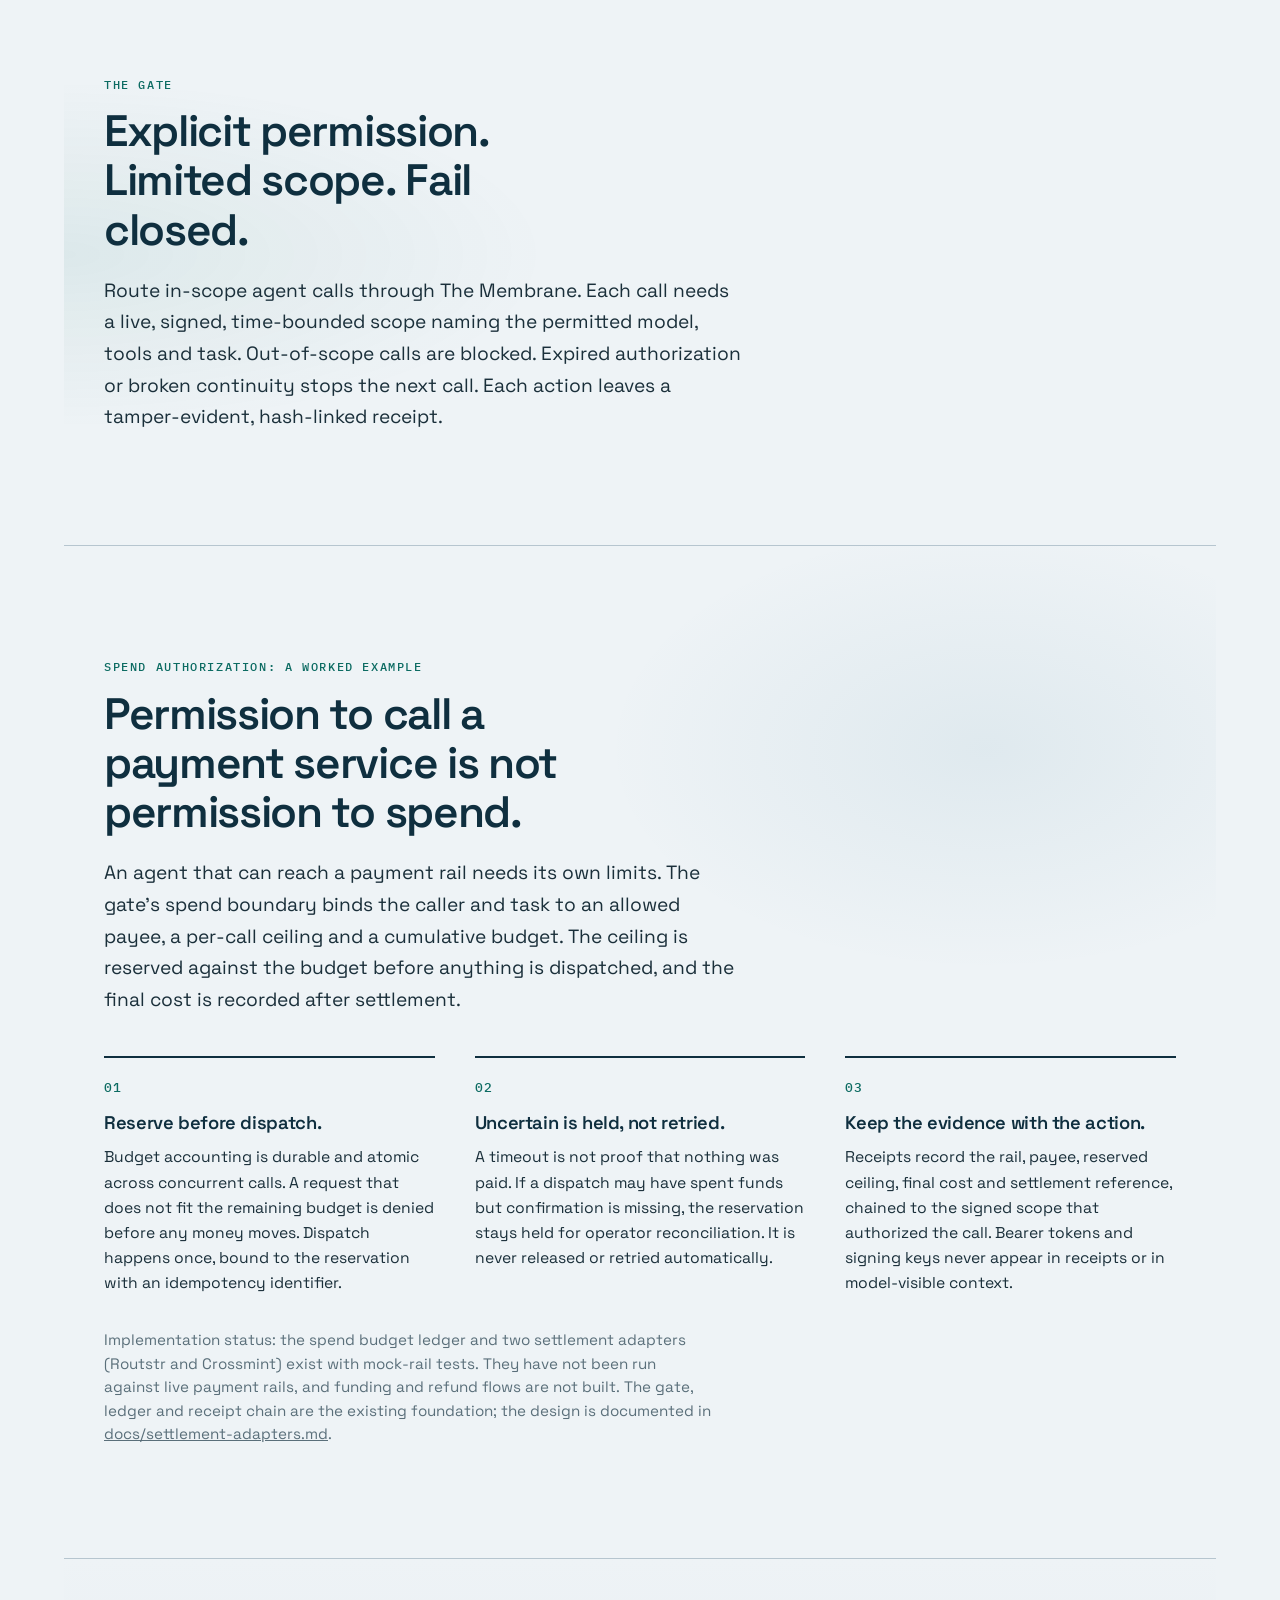
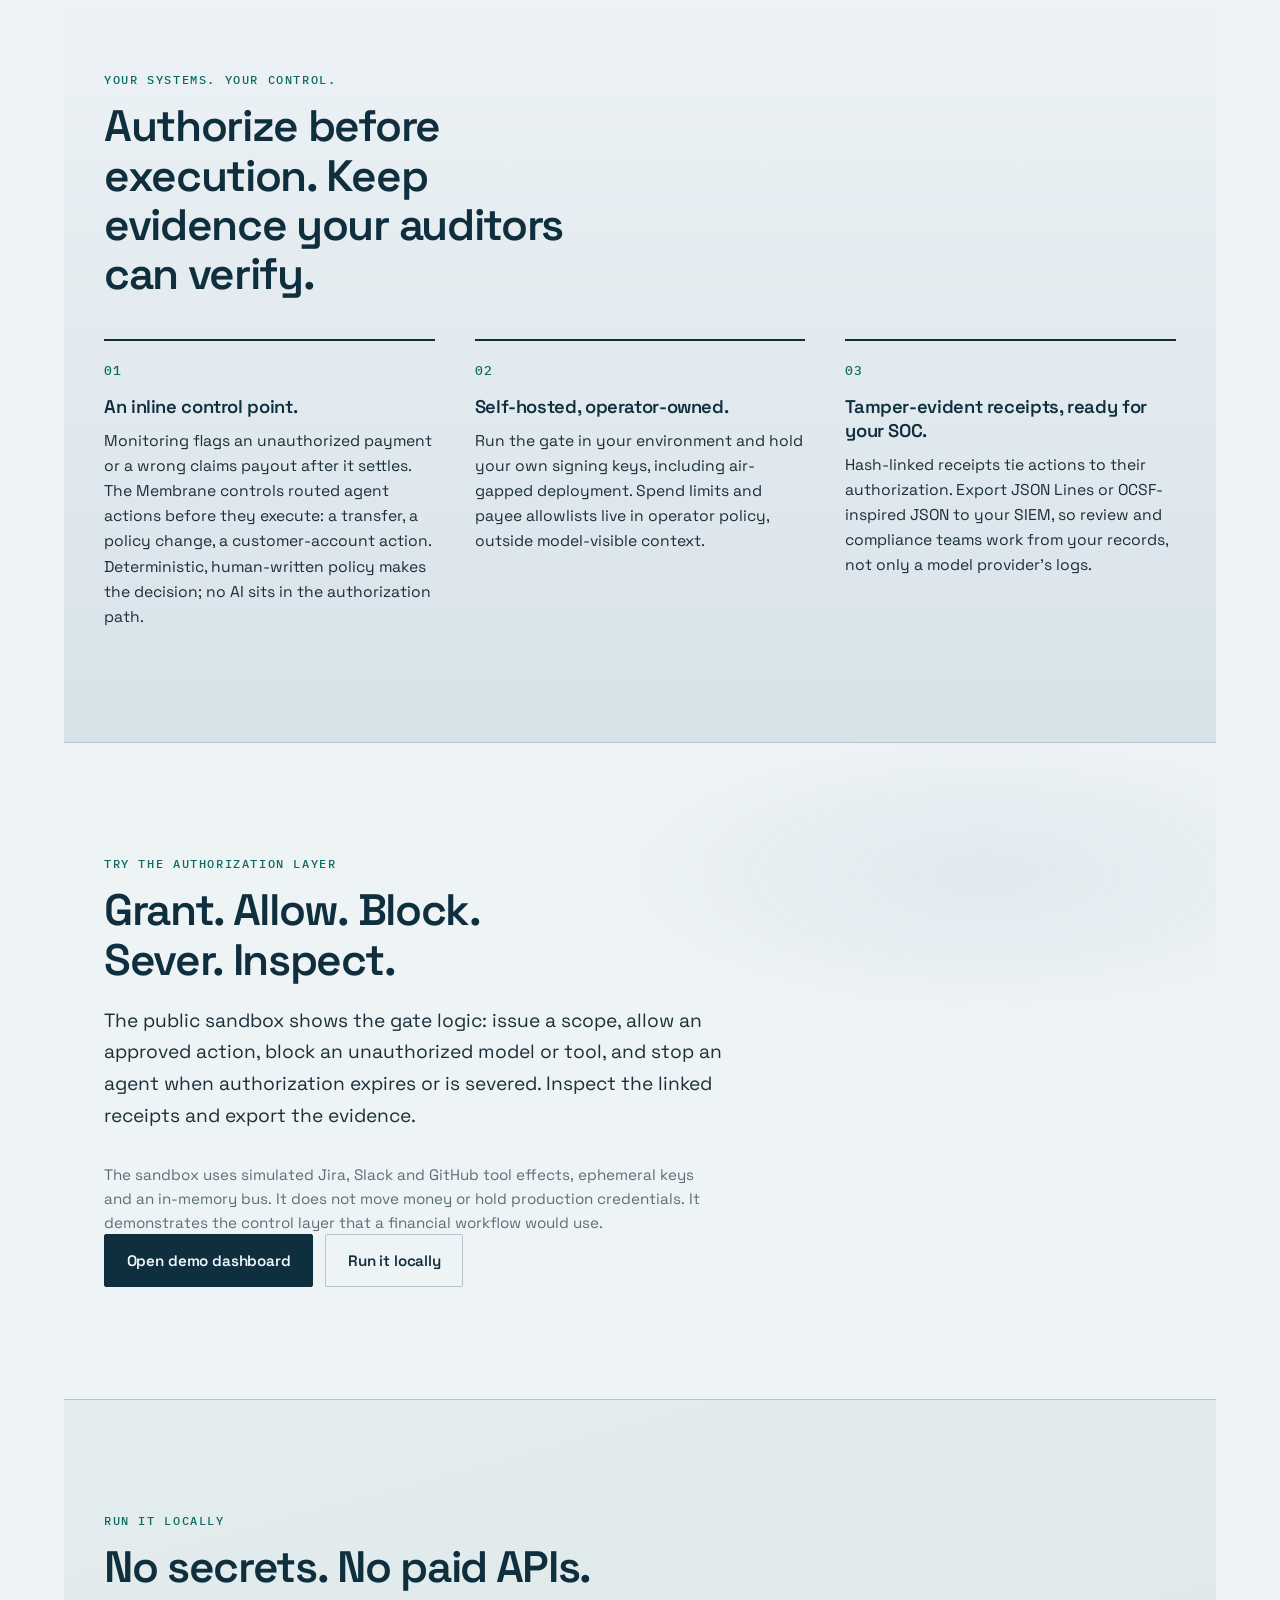
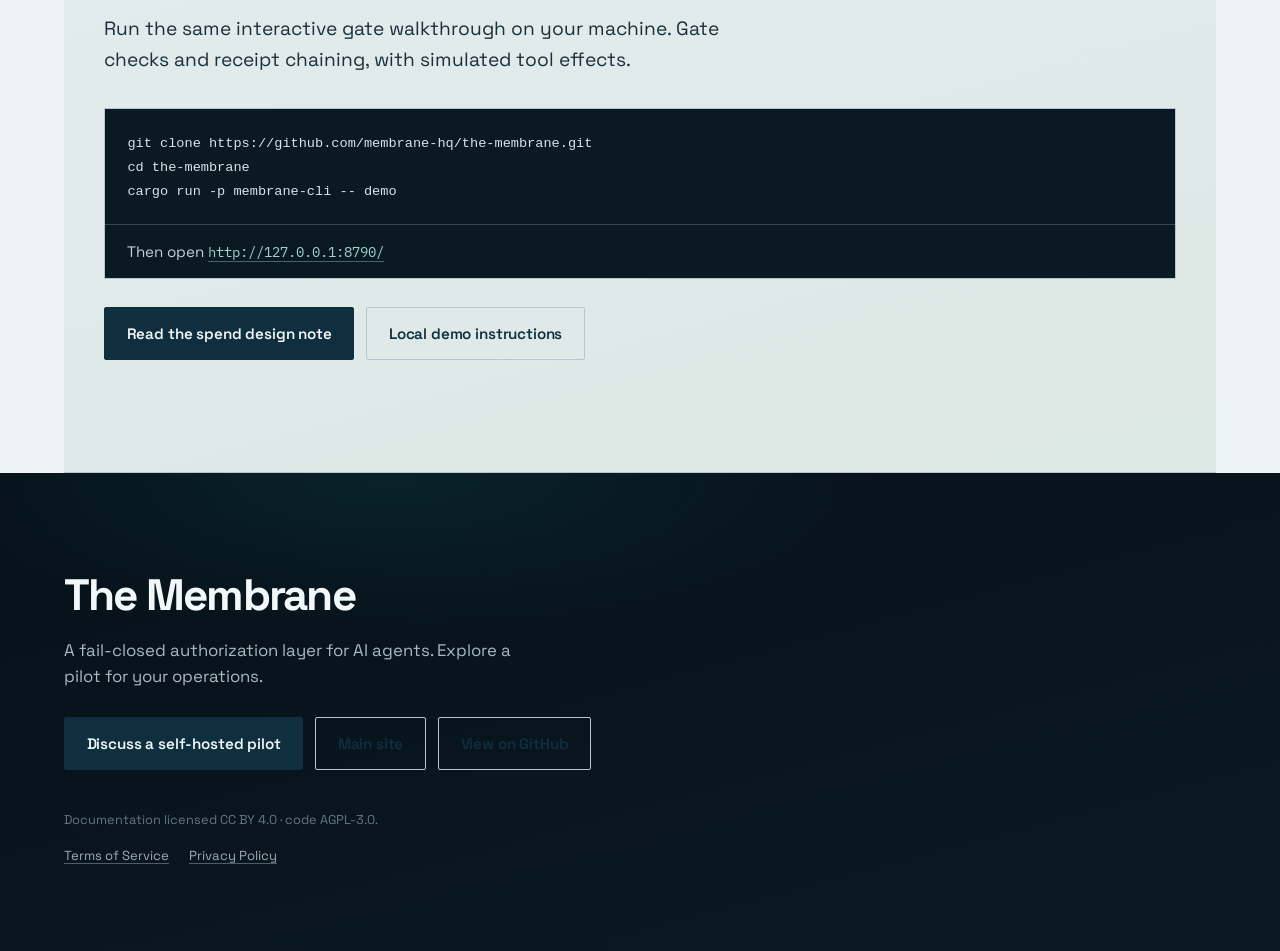
==== commit 042c4bf4: "Name insurers explicitly: claims payouts and policy changes in problem and control sections Updated " ====
--- a/for-fintech/index.html
+++ b/for-fintech/index.html
@@ -29,7 +29,7 @@
     <div class="hero-inner">
       <h1 class="brand">The Membrane</h1>
       <p class="headline">A gate for AI agents in fintech.</p>
-      <p class="subhead">Payments. Ledgers. Customer accounts. Each action needs explicit, signed authorization. Spend ceilings are enforced before dispatch, and anything outside its scope is blocked by default.</p>
+      <p class="subhead">Payments. Ledgers. Policies. Customer accounts. Each action needs explicit, signed authorization. Spend ceilings are enforced before dispatch, and anything outside its scope is blocked by default.</p>
       <div class="cta-group">
         <a class="btn btn-primary" href="#spend-control">See the spend control example</a>
         <a class="btn btn-ghost" href="https://membrane-demo.dojopop.live/" rel="noopener" target="_blank">Try the gate sandbox</a>
@@ -42,7 +42,7 @@
     <section class="section section-problem reveal" id="problem">
       <p class="eyebrow">For banks, payment processors, wallets, brokerages, exchanges, lenders and insurers</p>
       <h2 class="section-title">Control what an agent can do before it moves money or touches an account.</h2>
-      <p class="lede">An agent can initiate a transfer, adjust a ledger entry or call a customer system in seconds. A log after the fact doesn't stop an unauthorized payment. The control point belongs before the action: which operation, which counterparty, what ceiling, whose approval, and for how long?</p>
+      <p class="lede">An agent can initiate a transfer, adjust a ledger entry, pay out a claim, change a policy or call a customer system in seconds. A log after the fact doesn't stop an unauthorized payment or an incorrect claims payout. The control point belongs before the action: which operation, which counterparty, what ceiling, whose approval, and for how long?</p>
     </section>
     <section class="section section-solution reveal" id="solution">
       <p class="eyebrow">The gate</p>
@@ -79,7 +79,7 @@
         <div class="diff-item">
           <span class="diff-num">01</span>
           <h3>An inline control point.</h3>
-          <p>Monitoring flags an unauthorized payment after it settles. The Membrane controls routed agent actions before they execute. Deterministic, human-written policy makes the decision; no AI sits in the authorization path.</p>
+          <p>Monitoring flags an unauthorized payment or a wrong claims payout after it settles. The Membrane controls routed agent actions before they execute: a transfer, a policy change, a customer-account action. Deterministic, human-written policy makes the decision; no AI sits in the authorization path.</p>
         </div>
         <div class="diff-item">
           <span class="diff-num">02</span>
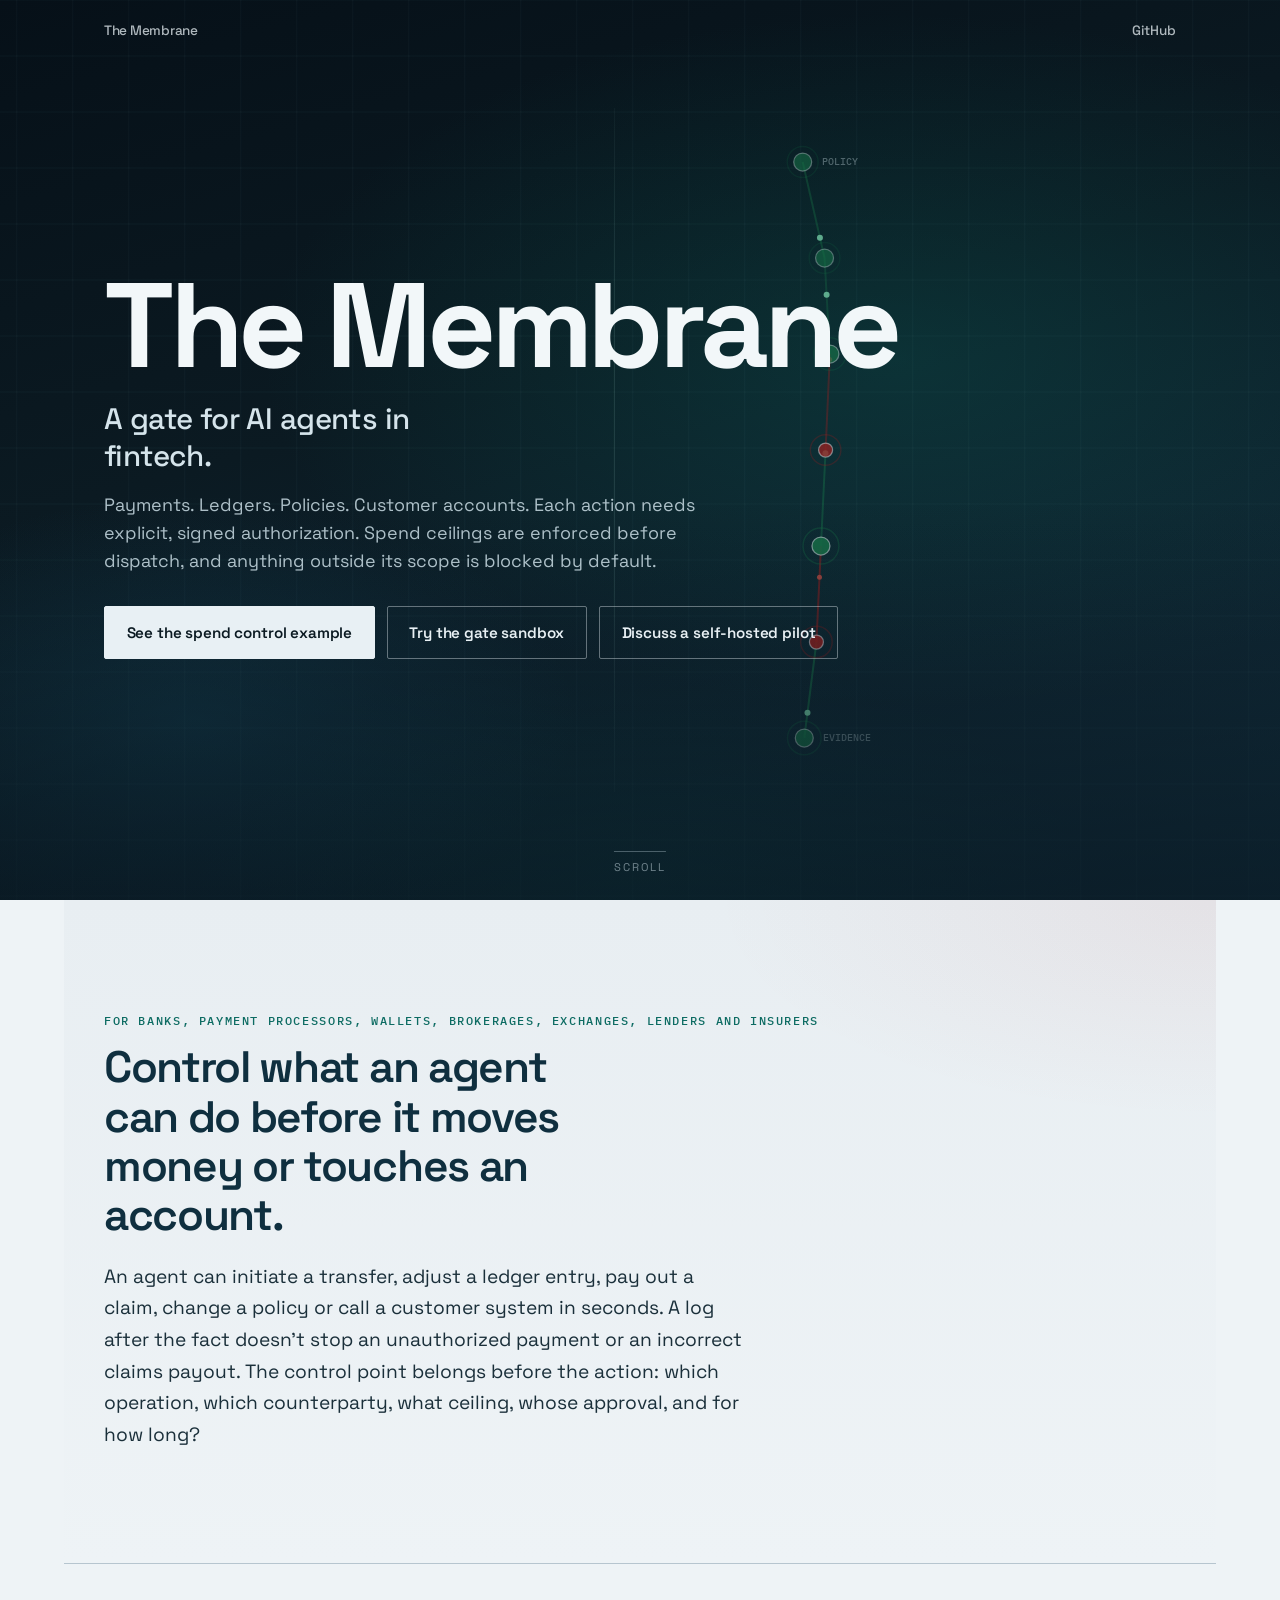
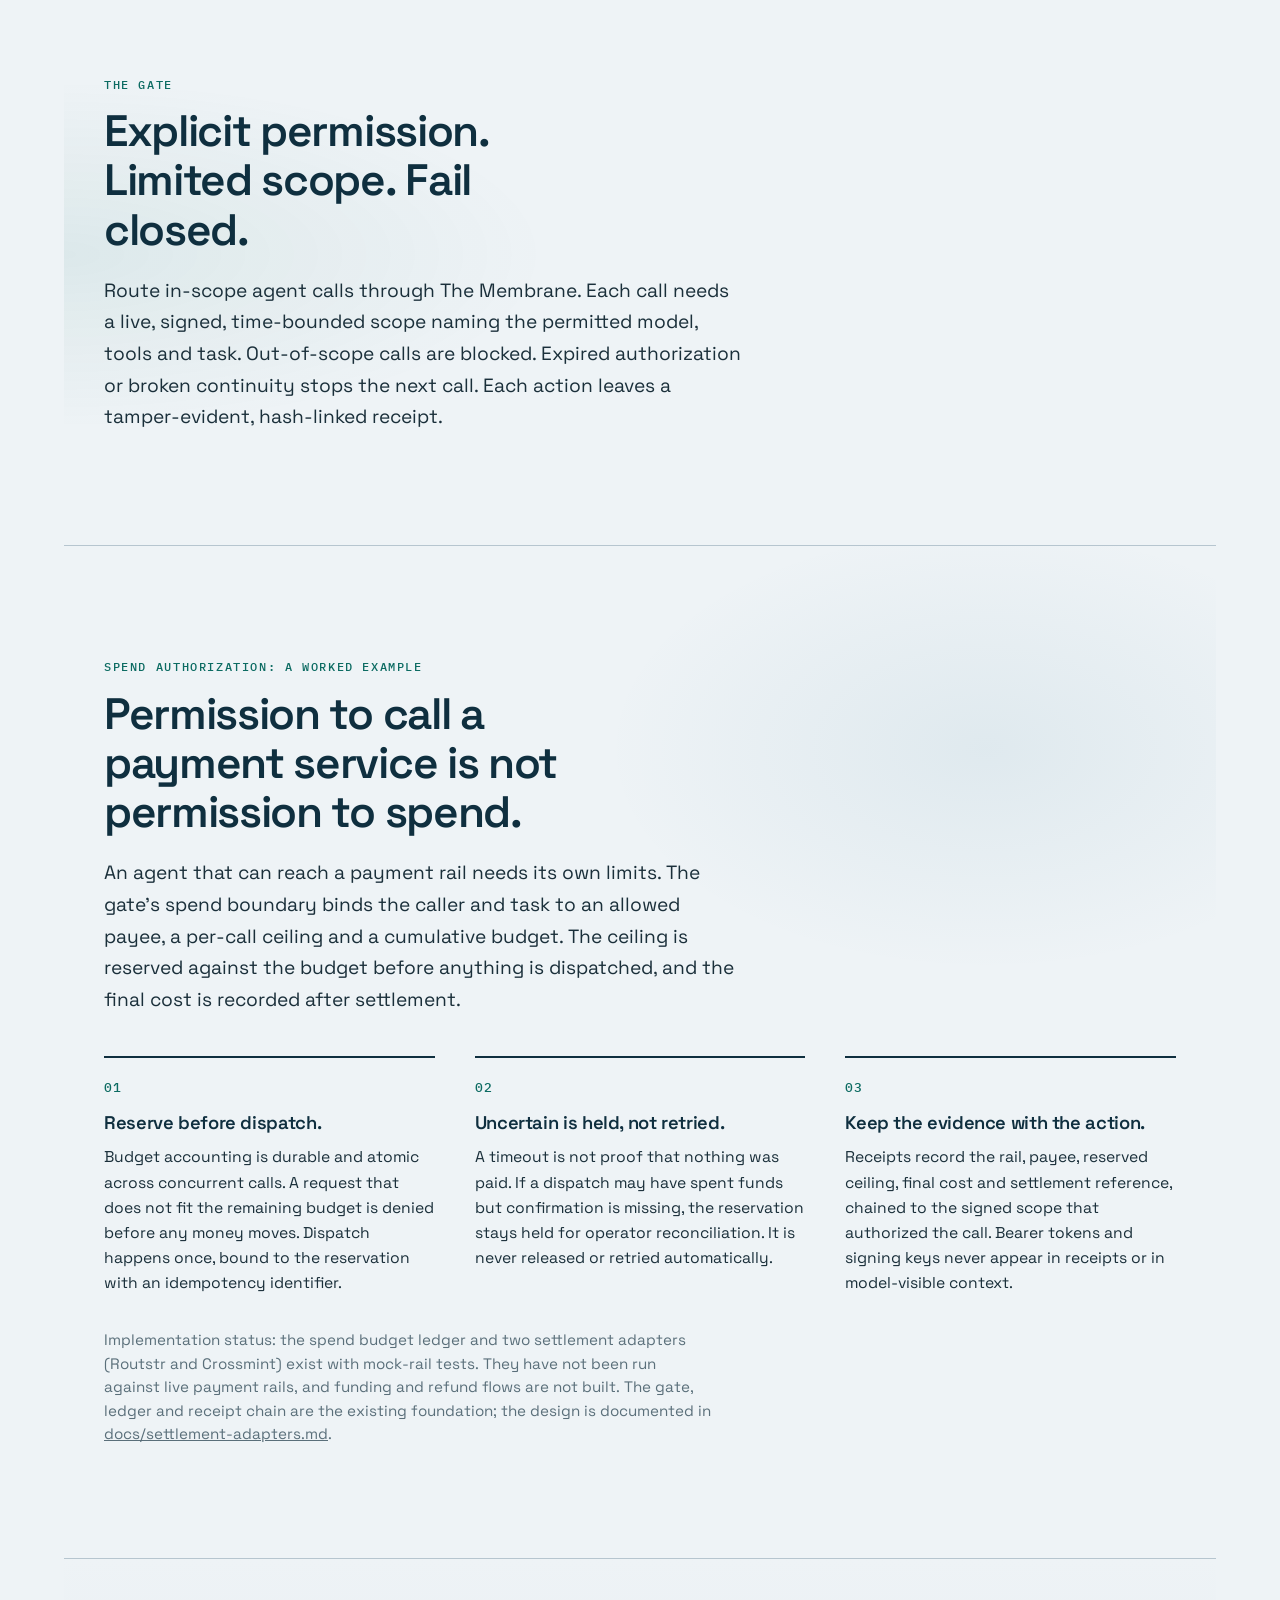
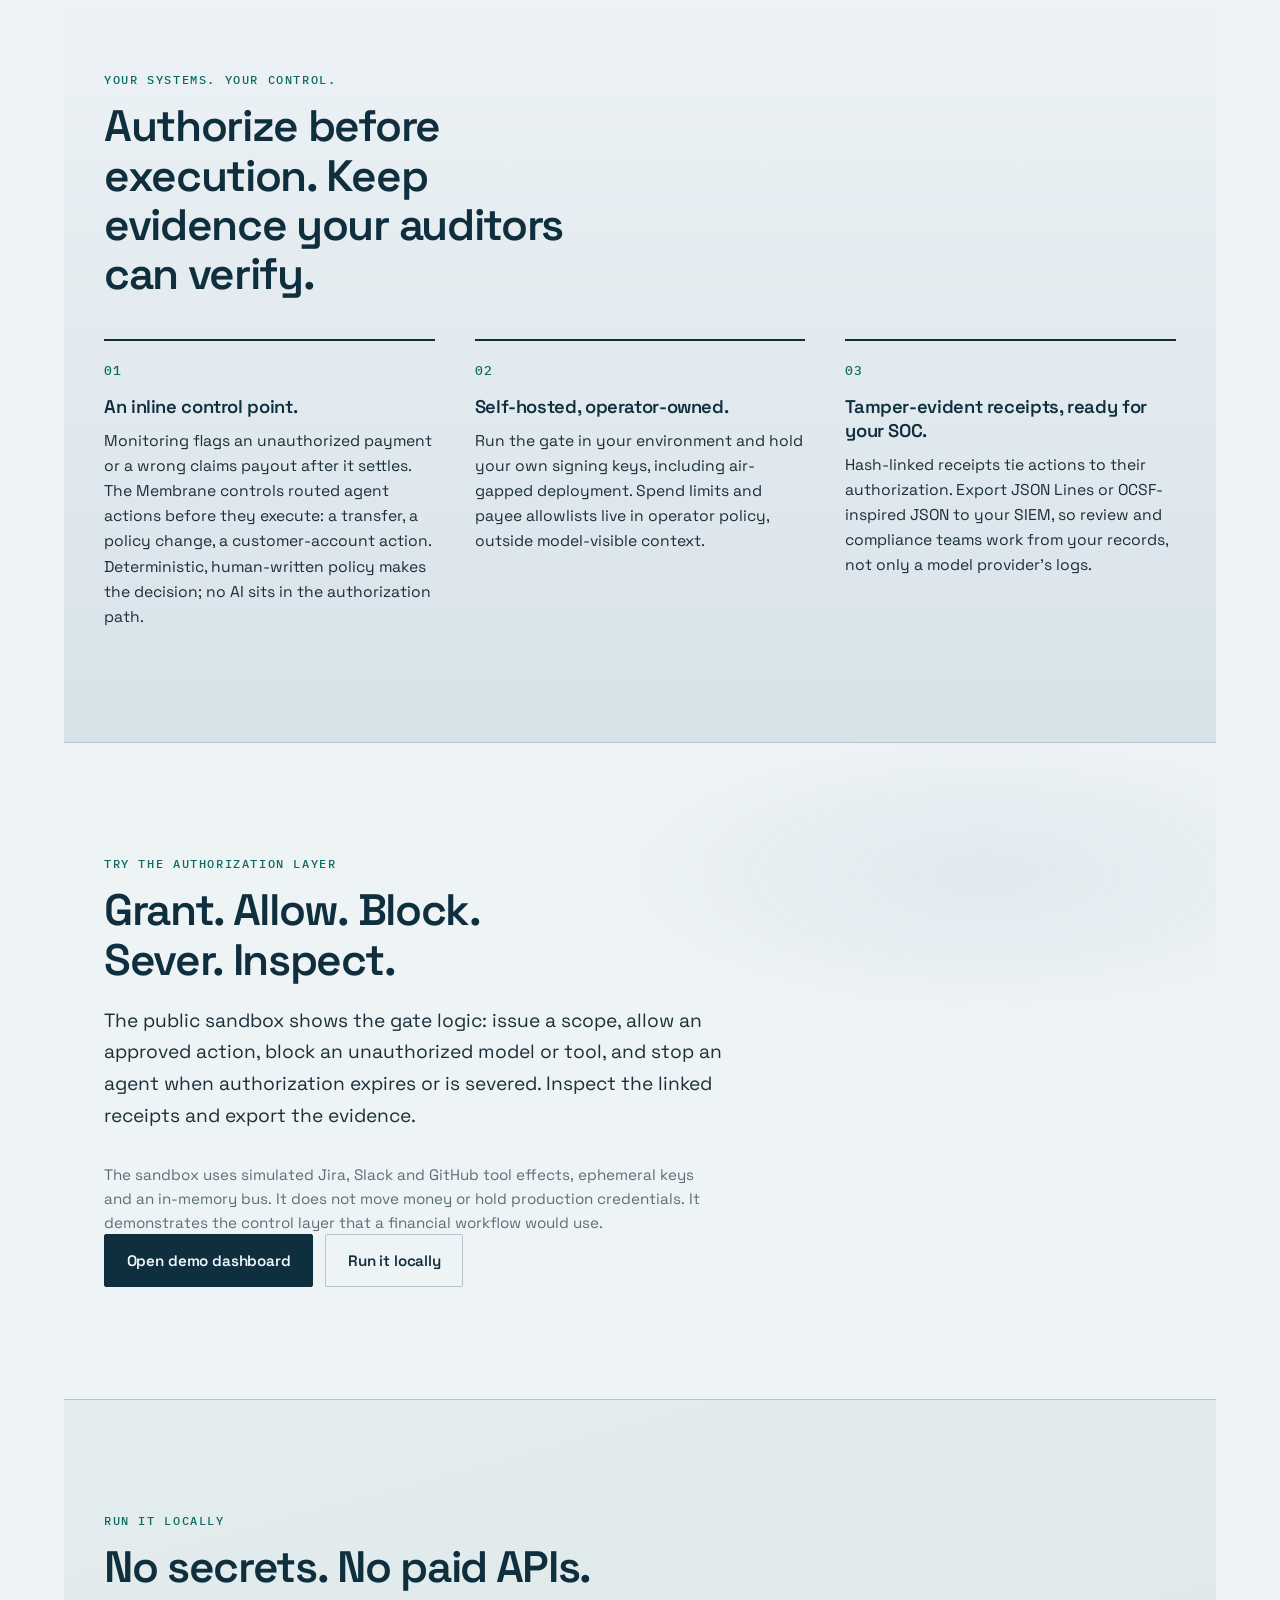
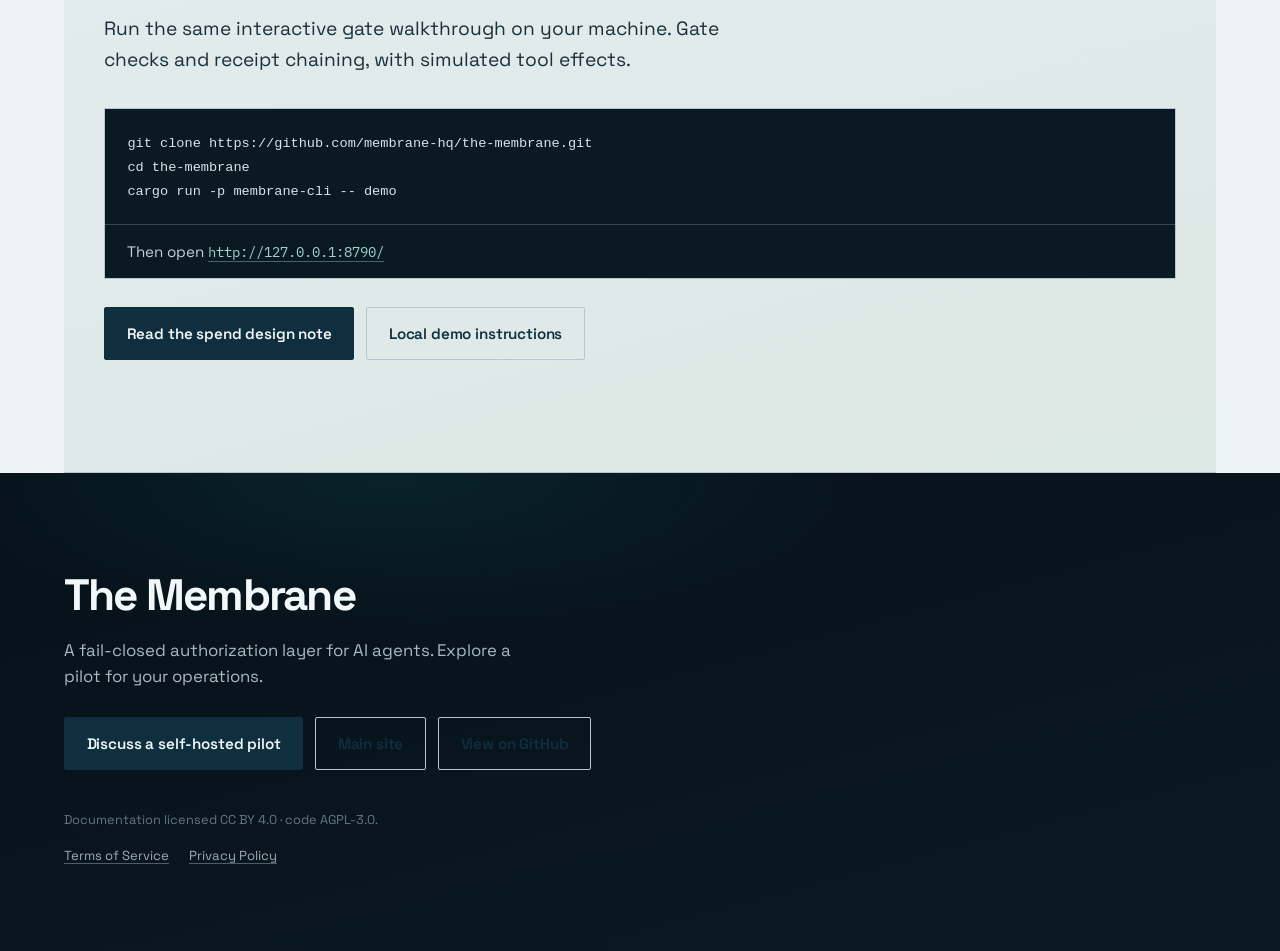
==== commit 68d6dd49: "Move site links from dojopop.live to themembrane.org" ====
--- a/for-fintech/index.html
+++ b/for-fintech/index.html
@@ -9,7 +9,7 @@
   <meta property="og:type" content="website" />
   <meta property="og:title" content="The Membrane - A gate for AI agents in fintech" />
   <meta property="og:description" content="Payments. Ledgers. Customer accounts. Gate each operation with signed authorization, enforce spend ceilings before dispatch, and fail closed on anything out of scope." />
-  <meta property="og:image" content="https://membrane.dojopop.live/assets/og.svg" />
+  <meta property="og:image" content="https://themembrane.org/assets/og.svg" />
   <meta name="twitter:card" content="summary_large_image" />
   <link rel="icon" href="/assets/favicon.svg" type="image/svg+xml" />
   <link rel="preconnect" href="https://fonts.googleapis.com" />
@@ -32,7 +32,7 @@
       <p class="subhead">Payments. Ledgers. Policies. Customer accounts. Each action needs explicit, signed authorization. Spend ceilings are enforced before dispatch, and anything outside its scope is blocked by default.</p>
       <div class="cta-group">
         <a class="btn btn-primary" href="#spend-control">See the spend control example</a>
-        <a class="btn btn-ghost" href="https://membrane-demo.dojopop.live/" rel="noopener" target="_blank">Try the gate sandbox</a>
+        <a class="btn btn-ghost" href="https://demo.themembrane.org/" rel="noopener" target="_blank">Try the gate sandbox</a>
         <a class="btn btn-ghost" href="https://github.com/membrane-hq/the-membrane/issues/new?template=pilot-request.yml" rel="noopener" target="_blank">Discuss a self-hosted pilot</a>
       </div>
     </div>
@@ -99,7 +99,7 @@
       <p class="lede">The public sandbox shows the gate logic: issue a scope, allow an approved action, block an unauthorized model or tool, and stop an agent when authorization expires or is severed. Inspect the linked receipts and export the evidence.</p>
       <p class="demo-note">The sandbox uses simulated Jira, Slack and GitHub tool effects, ephemeral keys and an in-memory bus. It does not move money or hold production credentials. It demonstrates the control layer that a financial workflow would use.</p>
       <div class="cta-group">
-        <a class="btn btn-primary" href="https://membrane-demo.dojopop.live/" rel="noopener" target="_blank">Open demo dashboard</a>
+        <a class="btn btn-primary" href="https://demo.themembrane.org/" rel="noopener" target="_blank">Open demo dashboard</a>
         <a class="btn btn-ghost" href="#run">Run it locally</a>
       </div>
     </section>
--- a/styles.css
+++ b/styles.css
@@ -731,3 +731,48 @@
   .brand, .headline, .subhead, .cta-group { animation: none; }
   .scroll-cue { animation: none; }
 }
+
+/* Brand mark in topbar */
+.wordmark-sm {
+  display: inline-flex;
+  align-items: center;
+  gap: 0.55rem;
+}
+.brand-mark {
+  height: 2.4rem;
+  width: 2.4rem;
+  display: block;
+  filter: drop-shadow(0 0 6px rgba(92, 140, 255, 0.6));
+}
+
+/* Hero mark beside the headline */
+.hero-brand {
+  display: flex;
+  align-items: center;
+  gap: clamp(1rem, 3vw, 2rem);
+  margin: 0 0 1.25rem;
+}
+.hero-brand .brand {
+  margin: 0;
+}
+.hero-mark {
+  height: clamp(6rem, 14vw, 9rem);
+  width: clamp(6rem, 14vw, 9rem);
+  flex: none;
+  display: block;
+  filter: drop-shadow(0 0 14px rgba(92, 140, 255, 0.65)) drop-shadow(0 0 44px rgba(92, 140, 255, 0.3));
+  animation: rise-in 0.9s var(--ease) both;
+}
+
+/* Hero mark: stack above title on small screens (after .hero-mark so it wins) */
+@media (max-width: 620px) {
+  .hero-brand {
+    flex-direction: column;
+    align-items: flex-start;
+    gap: 1.1rem;
+  }
+  .hero-mark {
+    height: 4.5rem;
+    width: 4.5rem;
+  }
+}
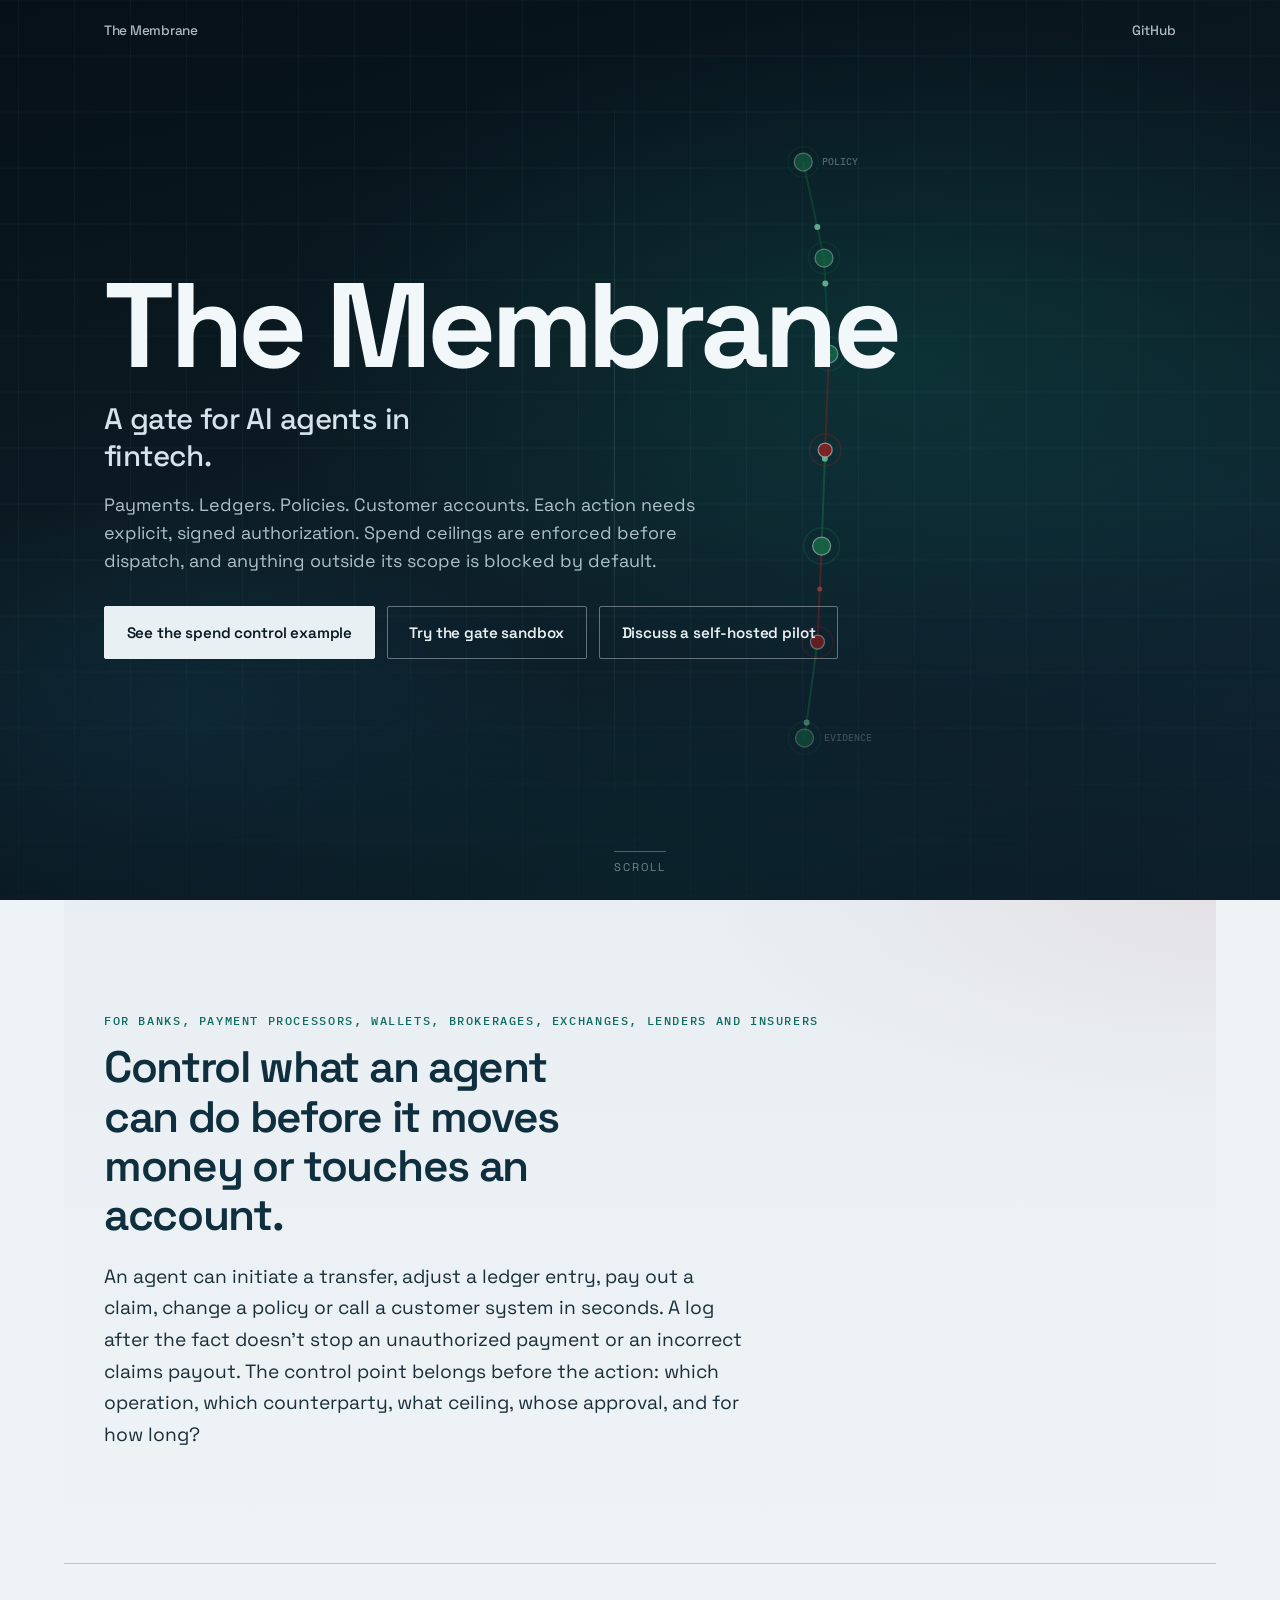
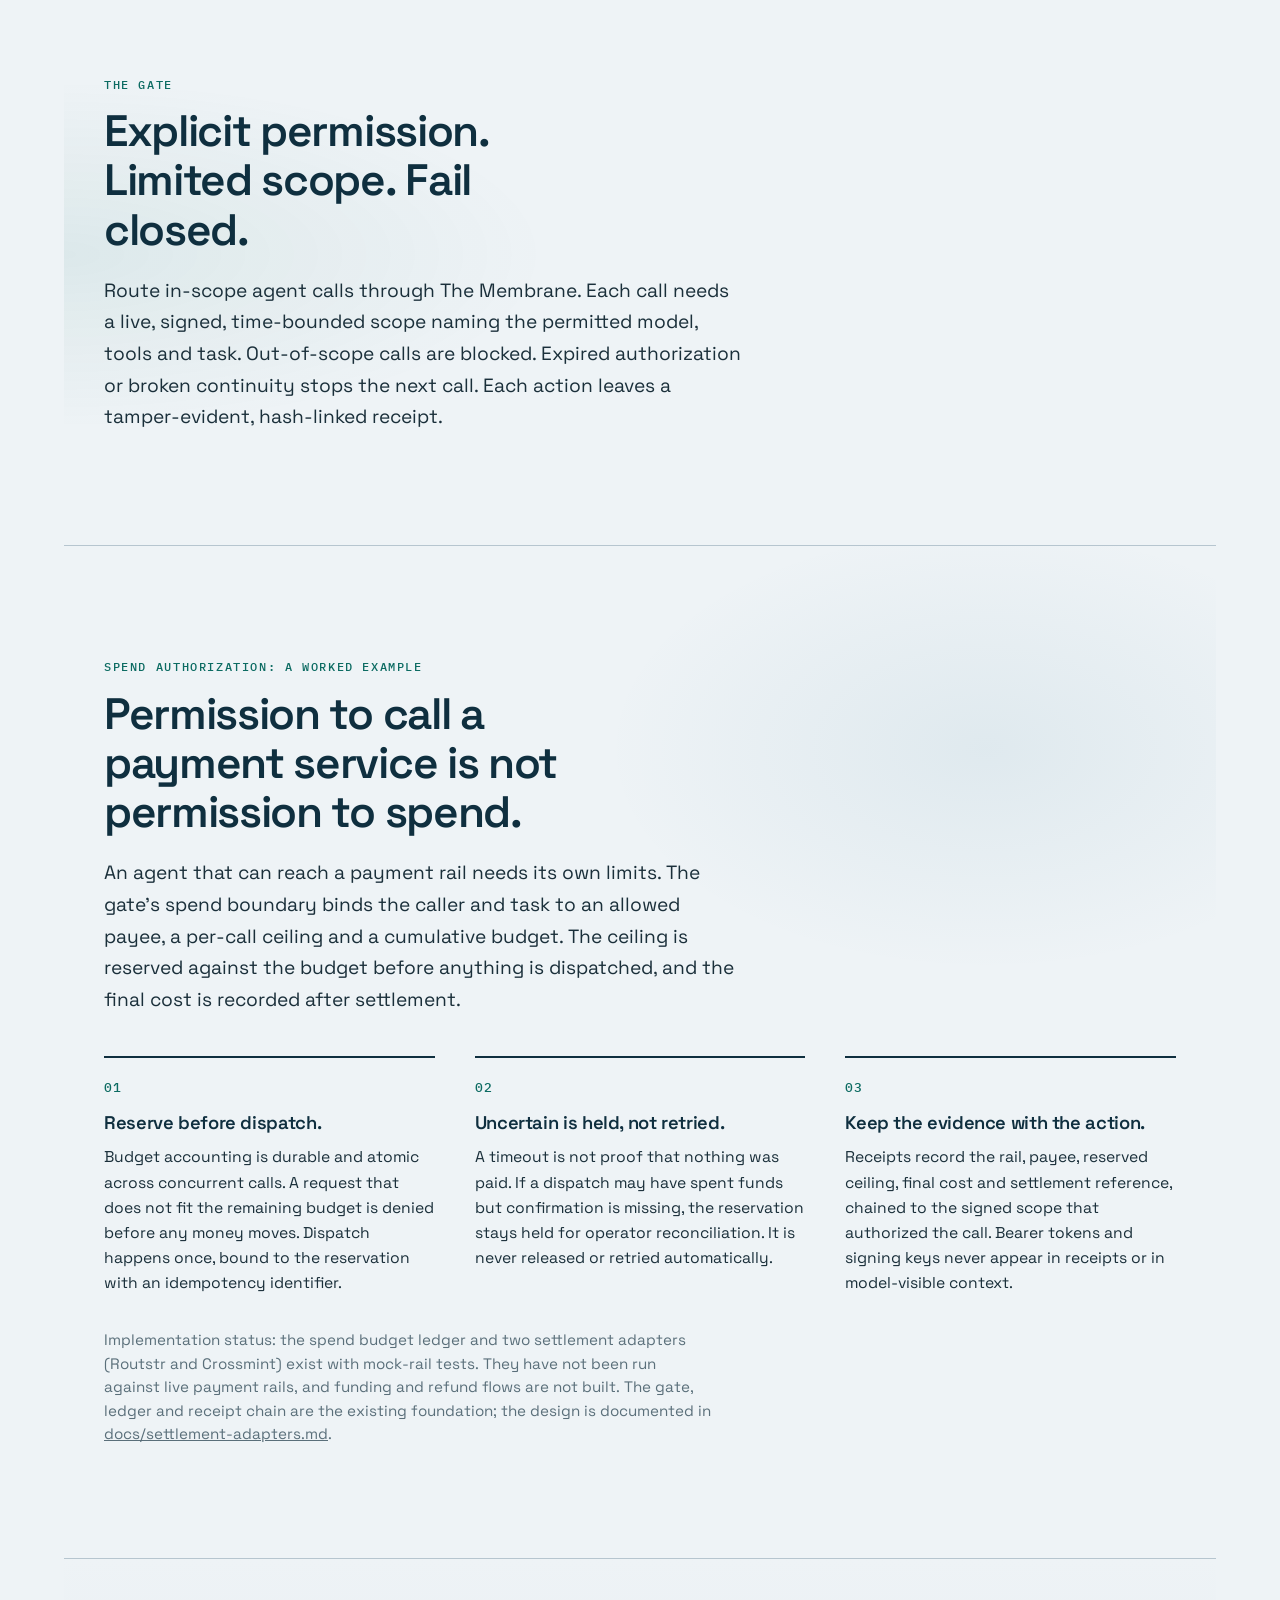
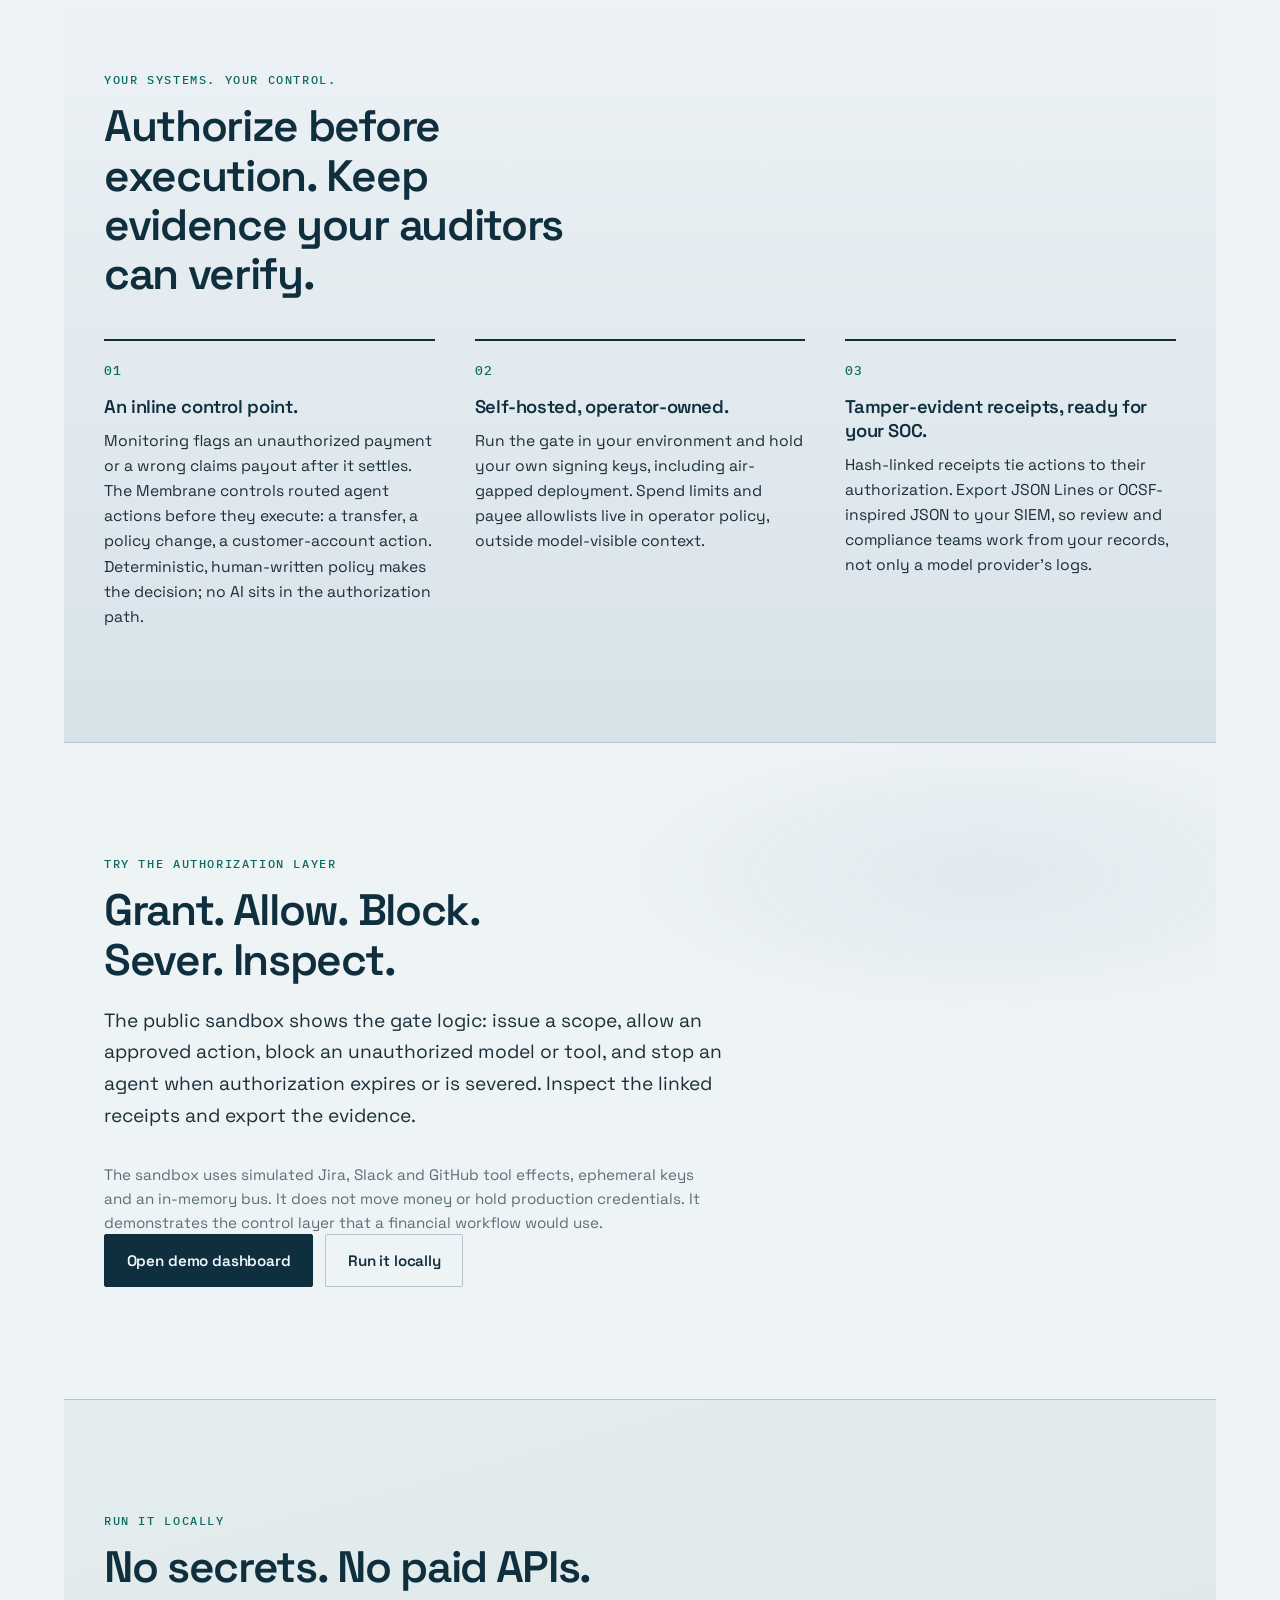
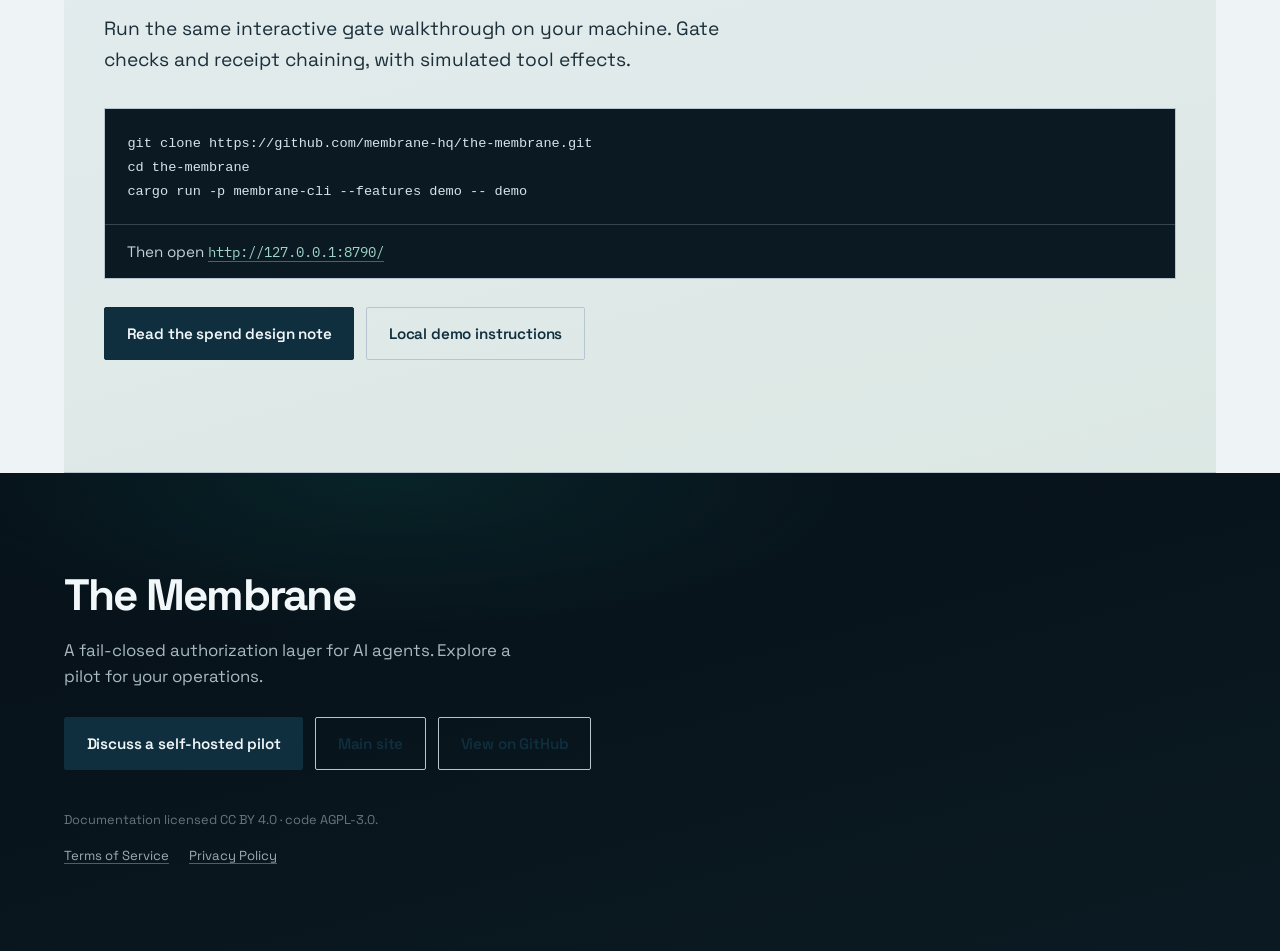
==== commit 53a85a14: "for-fintech: add --features demo to demo command Updated cargo run command to include features flag." ====
--- a/for-fintech/index.html
+++ b/for-fintech/index.html
@@ -111,7 +111,7 @@
         <div class="run-steps">
           <pre class="code"><code>git clone https://github.com/membrane-hq/the-membrane.git
 cd the-membrane
-cargo run -p membrane-cli -- demo</code></pre>
+cargo run -p membrane-cli --features demo -- demo</code></pre>
           <p class="run-open">Then open <a class="mono" href="http://127.0.0.1:8790/">http://127.0.0.1:8790/</a></p>
         </div>
       </div>
--- a/styles.css
+++ b/styles.css
@@ -776,3 +776,14 @@
     width: 4.5rem;
   }
 }
+
+/* Live test video */
+.live-test-video {
+  display: block;
+  width: 100%;
+  max-width: 960px;
+  height: auto;
+  margin: 1.5rem 0 0;
+  border-radius: 8px;
+  background: #000;
+}
